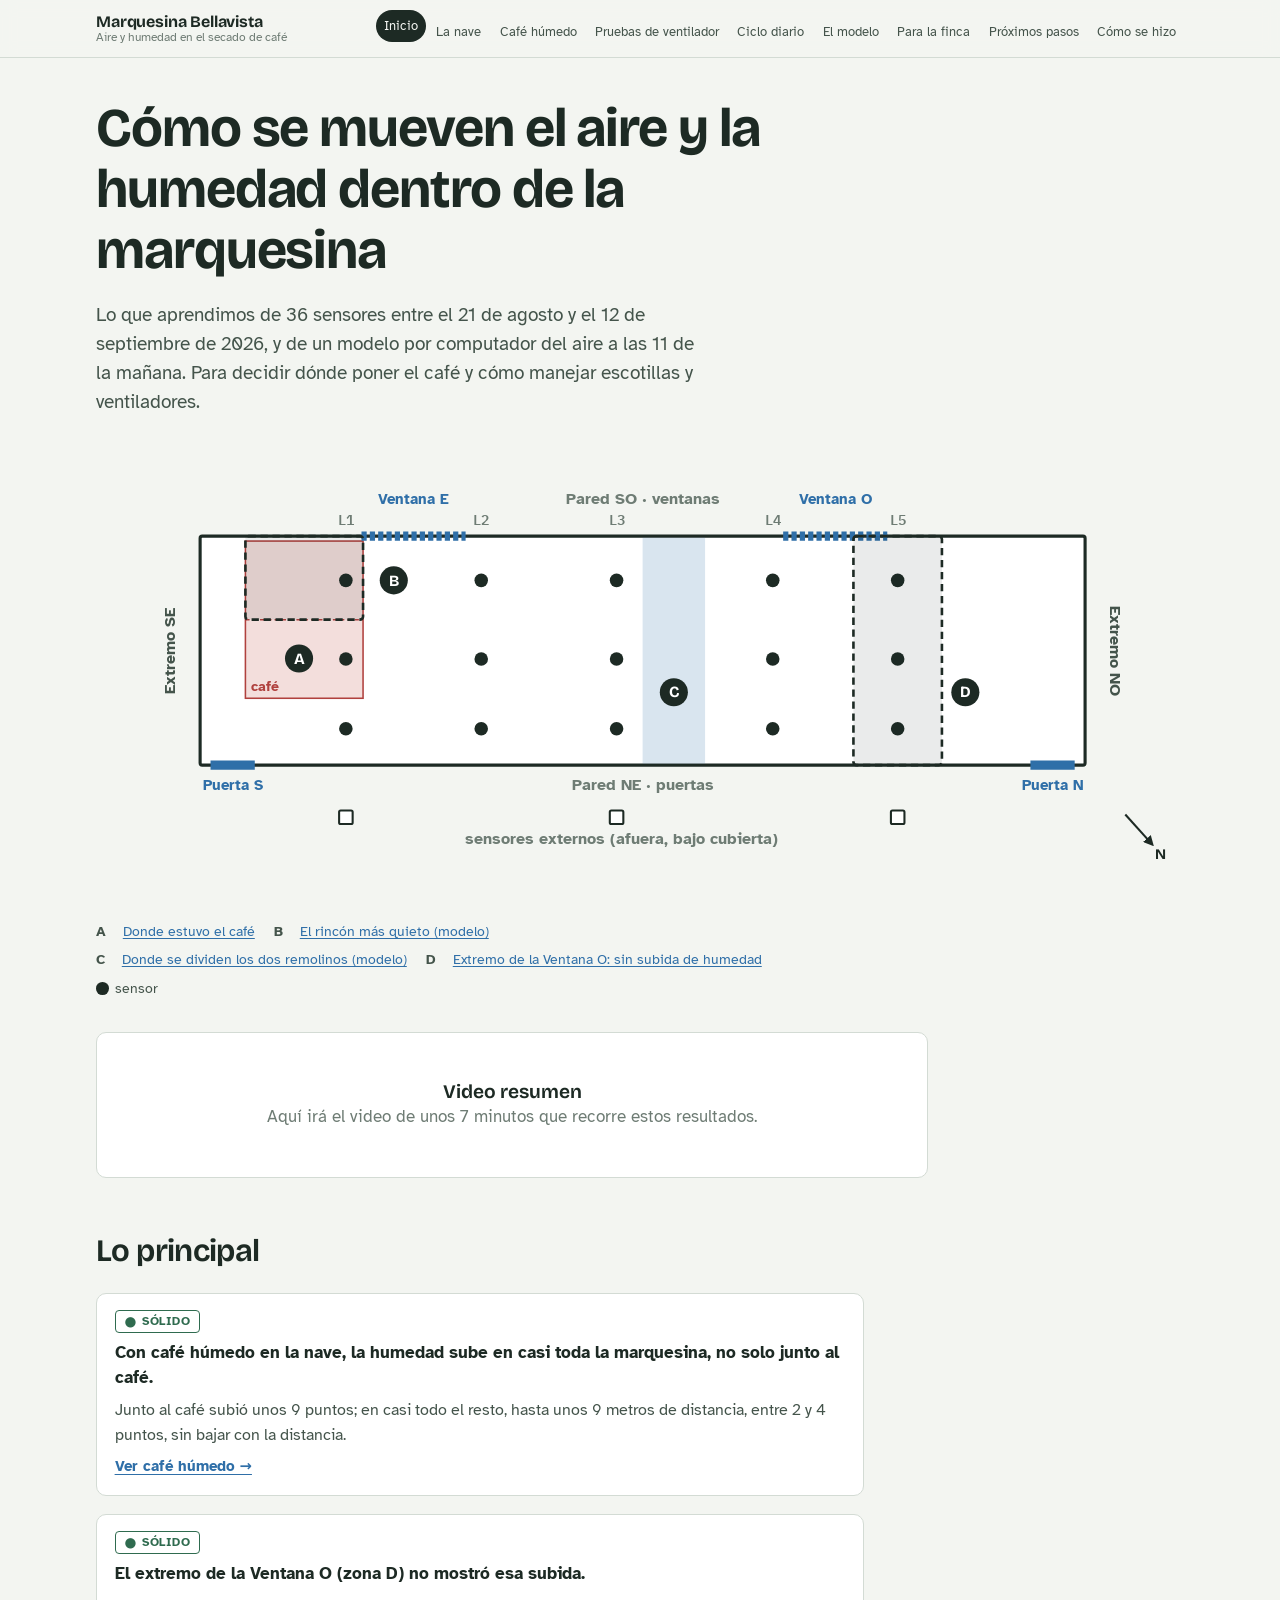
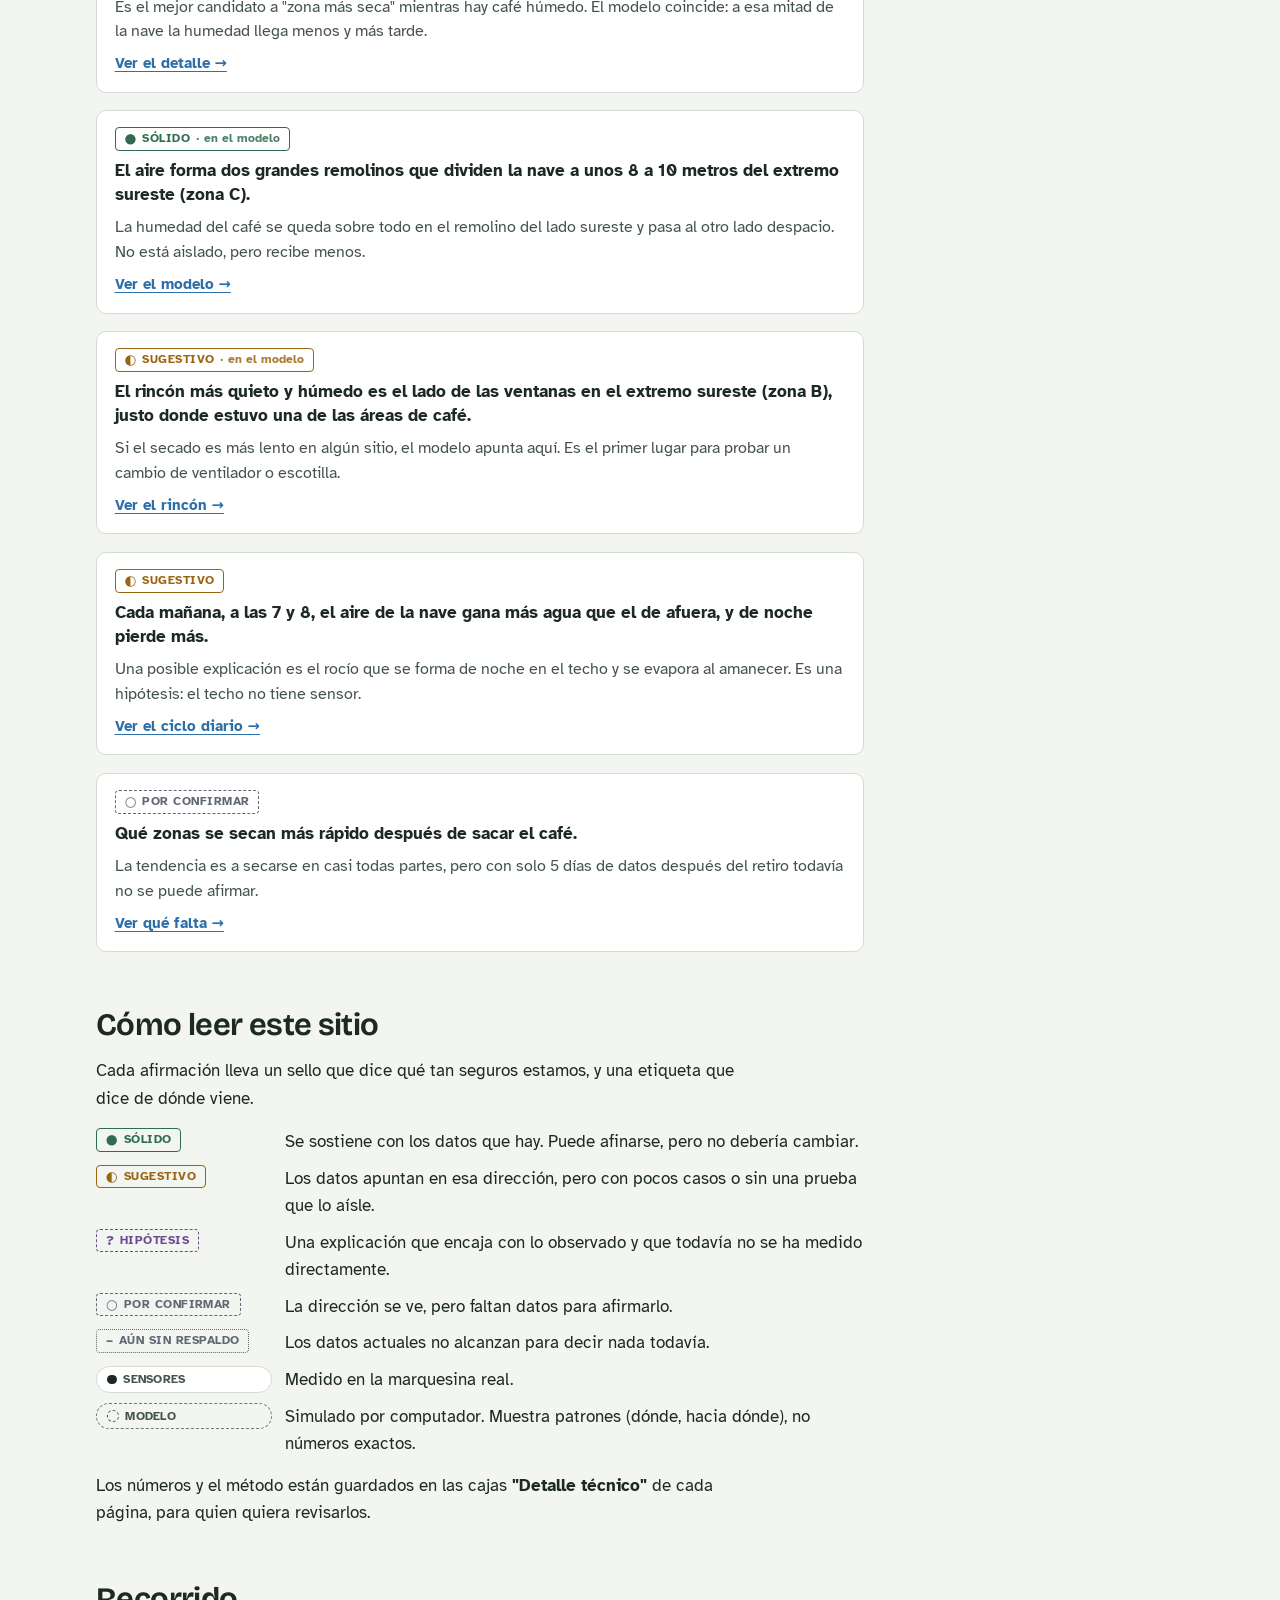
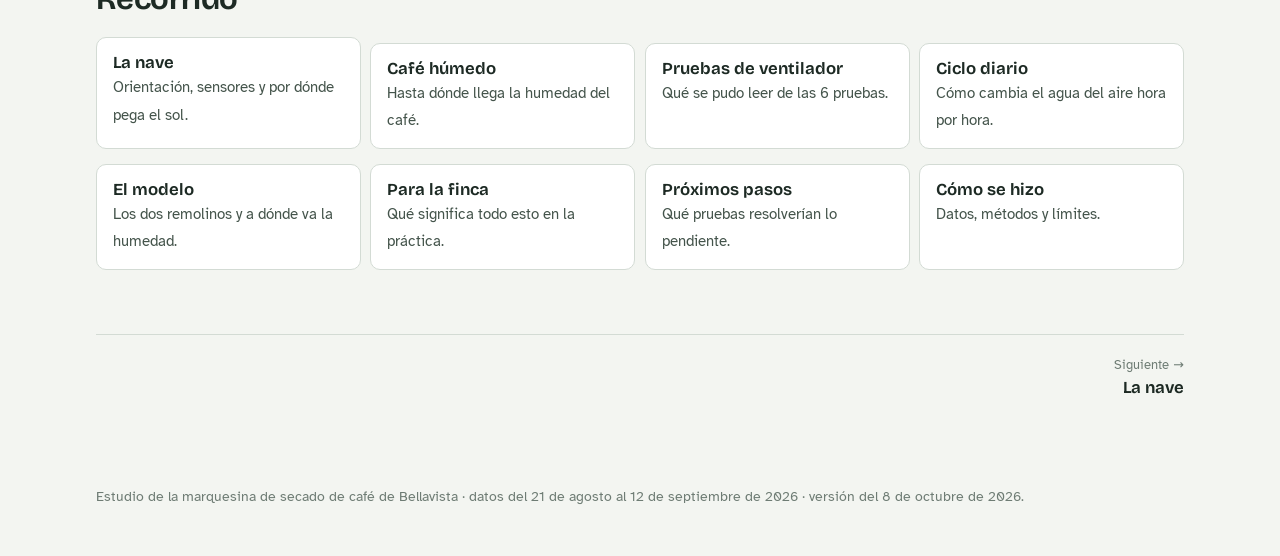
==== index.html @ d9c2b2f3 "Sitio inicial: 9 páginas, plano de la nave, gráficos y figuras del estudio Co-Authored-By: Claude Op" ====
<!doctype html>
<html lang="es">
<head>
<meta charset="utf-8">
<meta name="viewport" content="width=device-width, initial-scale=1">
<title>Aire y humedad · Marquesina Bellavista</title>
<meta name="description" content="Cómo se mueven el aire y la humedad en la marquesina de secado de café de Bellavista: lo que midieron los sensores y lo que muestra el modelo.">
<link rel="preconnect" href="https://fonts.googleapis.com">
<link rel="preconnect" href="https://fonts.gstatic.com" crossorigin>
<link rel="stylesheet" href="https://fonts.googleapis.com/css2?family=Atkinson+Hyperlegible:ital,wght@0,400;0,700;1,400&family=Bricolage+Grotesque:opsz,wght@12..96,500..800&family=IBM+Plex+Mono:wght@400;600&display=swap">
<link rel="stylesheet" href="assets/css/style.css">
<script src="assets/js/graficos.js" defer></script>
<script src="assets/js/site.js" defer></script>
</head>
<body>
<header data-site-head></header>
<main>

  <div class="hero">
    <h1>Cómo se mueven el aire y la humedad dentro de la marquesina</h1>
    <p class="lede">Lo que aprendimos de 36 sensores entre el 21 de agosto y el 12 de septiembre de 2026, y de un modelo por computador del aire a las 11 de la mañana. Para decidir dónde poner el café y cómo manejar escotillas y ventiladores.</p>
  </div>

  <figure class="plano hero-plano" data-plano="cafe rincon division linea5 externos"
    data-titulo="Plano de la marquesina con las cuatro zonas clave"
    data-enlaces='{"cafe":{"href":"cafe-humedo.html","label":"A: dónde estuvo el café"},"rincon":{"href":"modelo.html#rincon","label":"B: el rincón más quieto"},"division":{"href":"modelo.html#remolinos","label":"C: donde se dividen los remolinos"},"linea5":{"href":"cafe-humedo.html#linea5","label":"D: el extremo de la Ventana O"}}'>
    <figcaption>
      <div class="leyenda-plano">
        <span><b>A</b>&nbsp;<a href="cafe-humedo.html">Donde estuvo el café</a></span>
        <span><b>B</b>&nbsp;<a href="modelo.html#rincon">El rincón más quieto (modelo)</a></span>
        <span><b>C</b>&nbsp;<a href="modelo.html#remolinos">Donde se dividen los dos remolinos (modelo)</a></span>
        <span><b>D</b>&nbsp;<a href="cafe-humedo.html#linea5">Extremo de la Ventana O: sin subida de humedad</a></span>
        <span><i style="background:var(--ink)"></i>sensor</span>
      </div>
    </figcaption>
  </figure>

  <section class="loom" aria-label="Video resumen" data-loom="">
    <div class="loom-empty"><div><strong>Video resumen</strong>Aquí irá el video de unos 7 minutos que recorre estos resultados.</div></div>
  </section>

  <section>
    <h2>Lo principal</h2>
    <ul class="claims">
      <li class="claim">
        <span class="sello sello--solido">Sólido</span>
        <p class="claim-text">Con café húmedo en la nave, la humedad sube en casi toda la marquesina, no solo junto al café.</p>
        <p class="claim-more">Junto al café subió unos 9 puntos; en casi todo el resto, hasta unos 9 metros de distancia, entre 2 y 4 puntos, sin bajar con la distancia.</p>
        <a class="ir" href="cafe-humedo.html">Ver café húmedo →</a>
      </li>
      <li class="claim">
        <span class="sello sello--solido">Sólido</span>
        <p class="claim-text">El extremo de la Ventana O (zona D) no mostró esa subida.</p>
        <p class="claim-more">Es el mejor candidato a "zona más seca" mientras hay café húmedo. El modelo coincide: a esa mitad de la nave la humedad llega menos y más tarde.</p>
        <a class="ir" href="cafe-humedo.html#linea5">Ver el detalle →</a>
      </li>
      <li class="claim">
        <span class="sello sello--solido">Sólido <span class="q">· en el modelo</span></span>
        <p class="claim-text">El aire forma dos grandes remolinos que dividen la nave a unos 8 a 10 metros del extremo sureste (zona C).</p>
        <p class="claim-more">La humedad del café se queda sobre todo en el remolino del lado sureste y pasa al otro lado despacio. No está aislado, pero recibe menos.</p>
        <a class="ir" href="modelo.html#remolinos">Ver el modelo →</a>
      </li>
      <li class="claim">
        <span class="sello sello--sugestivo">Sugestivo <span class="q">· en el modelo</span></span>
        <p class="claim-text">El rincón más quieto y húmedo es el lado de las ventanas en el extremo sureste (zona B), justo donde estuvo una de las áreas de café.</p>
        <p class="claim-more">Si el secado es más lento en algún sitio, el modelo apunta aquí. Es el primer lugar para probar un cambio de ventilador o escotilla.</p>
        <a class="ir" href="modelo.html#rincon">Ver el rincón →</a>
      </li>
      <li class="claim">
        <span class="sello sello--sugestivo">Sugestivo</span>
        <p class="claim-text">Cada mañana, a las 7 y 8, el aire de la nave gana más agua que el de afuera, y de noche pierde más.</p>
        <p class="claim-more">Una posible explicación es el rocío que se forma de noche en el techo y se evapora al amanecer. Es una hipótesis: el techo no tiene sensor.</p>
        <a class="ir" href="humedad-diaria.html">Ver el ciclo diario →</a>
      </li>
      <li class="claim">
        <span class="sello sello--confirmar">Por confirmar</span>
        <p class="claim-text">Qué zonas se secan más rápido después de sacar el café.</p>
        <p class="claim-more">La tendencia es a secarse en casi todas partes, pero con solo 5 días de datos después del retiro todavía no se puede afirmar.</p>
        <a class="ir" href="proximos-pasos.html">Ver qué falta →</a>
      </li>
    </ul>
  </section>

  <section>
    <h2>Cómo leer este sitio</h2>
    <p class="prose">Cada afirmación lleva un sello que dice qué tan seguros estamos, y una etiqueta que dice de dónde viene.</p>
    <div class="leyenda-sellos">
      <div><span class="sello sello--solido">Sólido</span><span>Se sostiene con los datos que hay. Puede afinarse, pero no debería cambiar.</span></div>
      <div><span class="sello sello--sugestivo">Sugestivo</span><span>Los datos apuntan en esa dirección, pero con pocos casos o sin una prueba que lo aísle.</span></div>
      <div><span class="sello sello--hipotesis">Hipótesis</span><span>Una explicación que encaja con lo observado y que todavía no se ha medido directamente.</span></div>
      <div><span class="sello sello--confirmar">Por confirmar</span><span>La dirección se ve, pero faltan datos para afirmarlo.</span></div>
      <div><span class="sello sello--sinrespaldo">Aún sin respaldo</span><span>Los datos actuales no alcanzan para decir nada todavía.</span></div>
      <div><span class="origen origen--sensores">Sensores</span><span>Medido en la marquesina real.</span></div>
      <div><span class="origen origen--modelo">Modelo</span><span>Simulado por computador. Muestra patrones (dónde, hacia dónde), no números exactos.</span></div>
    </div>
    <p class="prose">Los números y el método están guardados en las cajas <b>"Detalle técnico"</b> de cada página, para quien quiera revisarlos.</p>
  </section>

  <section>
    <h2>Recorrido</h2>
    <ol class="recorrido">
      <li><a href="la-nave.html"><strong>La nave</strong><span>Orientación, sensores y por dónde pega el sol.</span></a></li>
      <li><a href="cafe-humedo.html"><strong>Café húmedo</strong><span>Hasta dónde llega la humedad del café.</span></a></li>
      <li><a href="ventiladores.html"><strong>Pruebas de ventilador</strong><span>Qué se pudo leer de las 6 pruebas.</span></a></li>
      <li><a href="humedad-diaria.html"><strong>Ciclo diario</strong><span>Cómo cambia el agua del aire hora por hora.</span></a></li>
      <li><a href="modelo.html"><strong>El modelo</strong><span>Los dos remolinos y a dónde va la humedad.</span></a></li>
      <li><a href="finca.html"><strong>Para la finca</strong><span>Qué significa todo esto en la práctica.</span></a></li>
      <li><a href="proximos-pasos.html"><strong>Próximos pasos</strong><span>Qué pruebas resolverían lo pendiente.</span></a></li>
      <li><a href="como-se-hizo.html"><strong>Cómo se hizo</strong><span>Datos, métodos y límites.</span></a></li>
    </ol>
  </section>

  <nav data-pager></nav>
</main>
<footer class="site-foot">Estudio de la marquesina de secado de café de Bellavista · datos del 21 de agosto al 12 de septiembre de 2026 · versión del 8 de octubre de 2026.</footer>
</body>
</html>
---- assets/css/style.css ----
/* Marquesina Bellavista — aire y humedad
   Paleta tomada del mundo de la marquesina: plástico de invernadero (fondo),
   hoja de cafeto (tinta), aire/humedad (azul) y cereza de café (acento, con moderación). */

:root {
  --bg: #F3F5F1;          /* plástico de invernadero */
  --paper: #FFFFFF;
  --ink: #1D2A24;         /* hoja de cafeto */
  --ink-2: #44544B;
  --muted: #6E7C74;
  --line: #D3DBD4;
  --line-soft: #E4E9E4;
  --air: #2F6FA8;         /* aire / humedad, enlaces */
  --air-soft: #DCE8F3;
  --cherry: #B0413E;      /* cereza de café: café en el plano y serie "adentro/con café" */
  --cherry-soft: #F3DEDC;

  /* sellos de confianza (reservados: solo para confianza) */
  --c-solido: #2F6B4F;
  --c-sugestivo: #9A6410;
  --c-pendiente: #5F6873;
  --c-hipotesis: #6A4C93;

  --f-display: "Bricolage Grotesque", "Avenir Next", system-ui, sans-serif;
  --f-body: "Atkinson Hyperlegible", "Segoe UI", system-ui, sans-serif;
  --f-mono: "IBM Plex Mono", ui-monospace, Menlo, monospace;

  --measure: 42rem;
  --wide: 70rem;
  --r: 10px;
  color-scheme: light;
}

* { box-sizing: border-box; }
html { -webkit-text-size-adjust: 100%; scroll-padding-top: 5rem; }
body {
  margin: 0;
  background: var(--bg);
  color: var(--ink);
  font: 400 1.0625rem/1.6 var(--f-body);
}
img, video, svg { max-width: 100%; display: block; }
a { color: var(--air); text-underline-offset: 0.18em; }
a:hover { text-decoration-thickness: 2px; }
:focus-visible { outline: 3px solid var(--air); outline-offset: 2px; border-radius: 4px; }

/* ---------- cabecera y navegación ---------- */
.site-head {
  position: sticky; top: 0; z-index: 20;
  background: color-mix(in srgb, var(--bg) 92%, transparent);
  backdrop-filter: blur(8px);
  border-bottom: 1px solid var(--line);
}
.site-head .inner {
  max-width: var(--wide); margin: 0 auto; padding: 0.6rem 1rem;
  display: flex; align-items: center; gap: 1rem;
}
.brand {
  font: 700 1rem/1.1 var(--f-display); color: var(--ink); text-decoration: none;
  letter-spacing: -0.01em; white-space: nowrap;
}
.brand small { display: block; font: 400 0.75rem/1.2 var(--f-body); color: var(--muted); letter-spacing: 0; }
.nav-toggle {
  margin-left: auto; display: none;
  font: 600 0.9rem var(--f-body); background: var(--paper); color: var(--ink);
  border: 1px solid var(--line); border-radius: 999px; padding: 0.4rem 0.9rem; cursor: pointer;
}
.site-nav { margin-left: auto; }
.site-nav ol { list-style: none; margin: 0; padding: 0; display: flex; flex-wrap: wrap; gap: 0.15rem; }
.site-nav a {
  display: block; padding: 0.35rem 0.5rem; border-radius: 999px;
  font-size: 0.84rem; color: var(--ink-2); text-decoration: none; white-space: nowrap;
}
.site-nav a:hover { background: var(--paper); color: var(--ink); }
.site-nav a[aria-current="page"] { background: var(--ink); color: var(--bg); }
@media (max-width: 1180px) {
  .nav-toggle { display: inline-block; }
  .site-nav { display: none; position: absolute; left: 0; right: 0; top: 100%;
    background: var(--bg); border-bottom: 1px solid var(--line); padding: 0.5rem 1rem 1rem; }
  .site-nav.open { display: block; }
  .site-nav ol { flex-direction: column; }
  .site-nav a { font-size: 1rem; padding: 0.55rem 0.75rem; }
}

/* ---------- estructura de página ---------- */
main { max-width: var(--wide); margin: 0 auto; padding: 0 1rem 4rem; }
.prose { max-width: var(--measure); }
.page-head { padding: 2.5rem 0 1.5rem; display: grid; gap: 1.5rem; }
.page-head .tags { display: flex; gap: 0.5rem; flex-wrap: wrap; }
h1, h2, h3 { font-family: var(--f-display); letter-spacing: -0.02em; line-height: 1.12; margin: 0; }
h1 { font-size: clamp(2rem, 5.2vw, 3.4rem); font-weight: 700; max-width: 22ch; }
h2 { font-size: clamp(1.45rem, 3vw, 1.95rem); font-weight: 650; margin-top: 3.5rem; max-width: 30ch; }
h3 { font-size: 1.2rem; font-weight: 650; margin-top: 2rem; }
.lede { font-size: 1.2rem; line-height: 1.5; color: var(--ink-2); max-width: 38rem; margin: 0; }
p { margin: 0.9rem 0 0; }
ul, ol { padding-left: 1.2rem; }
li + li { margin-top: 0.35rem; }
.num { font-family: var(--f-mono); font-size: 0.92em; letter-spacing: -0.01em; }
section { scroll-margin-top: 5rem; }

/* etiqueta de origen: medido vs simulado */
.origen {
  display: inline-flex; align-items: center; gap: 0.4rem;
  font: 600 0.78rem/1 var(--f-body); letter-spacing: 0.02em; text-transform: uppercase;
  padding: 0.38rem 0.65rem; border-radius: 999px; color: var(--ink-2);
}
.origen::before { content: ""; width: 0.6rem; height: 0.6rem; border-radius: 50%; }
.origen--sensores { background: var(--paper); border: 1px solid var(--line); }
.origen--sensores::before { background: var(--ink); }
.origen--modelo { border: 1.5px dashed var(--muted); }
.origen--modelo::before { border: 1.5px dashed var(--ink-2); }

/* ---------- sellos de confianza ---------- */
.sello {
  display: inline-flex; align-items: center; gap: 0.35rem; white-space: nowrap;
  font: 700 0.74rem/1 var(--f-body); letter-spacing: 0.04em; text-transform: uppercase;
  padding: 0.32rem 0.55rem 0.3rem; border-radius: 4px; border: 1.5px solid currentColor;
  vertical-align: 0.12em;
}
.sello::before { font-size: 0.85rem; line-height: 0; }
.sello--solido     { color: var(--c-solido); }
.sello--solido::before { content: "●"; }
.sello--sugestivo  { color: var(--c-sugestivo); }
.sello--sugestivo::before { content: "◐"; }
.sello--confirmar  { color: var(--c-pendiente); border-style: dashed; }
.sello--confirmar::before { content: "○"; }
.sello--sinrespaldo { color: var(--c-pendiente); border-style: dotted; }
.sello--sinrespaldo::before { content: "–"; }
.sello--hipotesis  { color: var(--c-hipotesis); border-style: dashed; }
.sello--hipotesis::before { content: "?"; font-weight: 700; font-size: 0.8rem; }
.sello .q { text-transform: none; letter-spacing: 0; font-weight: 600; opacity: 0.85; }

/* afirmación con sello: la unidad básica del sitio */
.claims { list-style: none; padding: 0; margin: 1.5rem 0 0; display: grid; gap: 0.75rem; max-width: 48rem; }
.claim {
  background: var(--paper); border: 1px solid var(--line); border-radius: var(--r);
  padding: 1rem 1.1rem; display: grid; gap: 0.5rem;
}
.claim > .sello { justify-self: start; }
.claim p { margin: 0; }
.claim .claim-text { font-size: 1.08rem; font-weight: 700; line-height: 1.4; }
.claim .claim-more { color: var(--ink-2); font-size: 0.97rem; }
.claim a.ir { font-size: 0.92rem; font-weight: 600; }

/* ---------- figuras ---------- */
.fig { margin: 1.75rem 0 0; max-width: 60rem; }
.fig--wide { max-width: none; }
.fig-frame {
  background: var(--paper); border: 1px solid var(--line); border-radius: var(--r);
  padding: 0.75rem; position: relative;
}
.fig-frame img { width: 100%; height: auto; cursor: zoom-in; }
.fig-frame video { width: 100%; height: auto; border-radius: 4px; background: var(--paper); }
.fig-frame .zoom-hint {
  position: absolute; right: 0.9rem; bottom: 0.9rem;
  font: 600 0.75rem var(--f-body); color: var(--ink-2); background: color-mix(in srgb, var(--paper) 88%, transparent);
  border: 1px solid var(--line); border-radius: 999px; padding: 0.2rem 0.55rem; pointer-events: none;
}
figcaption { max-width: var(--measure); margin-top: 0.75rem; font-size: 0.97rem; color: var(--ink-2); }
figcaption .mirar { display: block; color: var(--ink); font-weight: 700; margin-bottom: 0.2rem; }
figcaption .en { display: block; margin-top: 0.4rem; font-size: 0.85rem; color: var(--muted); }
figcaption .sello { margin-top: 0.6rem; }

/* pestañas (animaciones, vistas interactivas) */
.tabs { display: flex; gap: 0.35rem; flex-wrap: wrap; margin-bottom: 0.6rem; }
.tabs button {
  font: 600 0.88rem var(--f-body); color: var(--ink-2); background: transparent;
  border: 1px solid var(--line); border-radius: 999px; padding: 0.4rem 0.85rem; cursor: pointer;
}
.tabs button[aria-selected="true"] { background: var(--ink); color: var(--bg); border-color: var(--ink); }
[role="tabpanel"][hidden] { display: none; }

.embed { width: 100%; border: 0; display: block; background: #fafaf8; border-radius: 4px; }
.embed-actions { margin-top: 0.5rem; font-size: 0.9rem; }

/* ---------- detalle técnico ---------- */
details.tecnico {
  margin: 1.5rem 0 0; max-width: 60rem;
  border: 1px solid var(--line); border-radius: var(--r); background: color-mix(in srgb, var(--paper) 55%, var(--bg));
}
details.tecnico > summary {
  cursor: pointer; list-style: none; padding: 0.8rem 1rem;
  font: 650 0.95rem var(--f-display); display: flex; align-items: center; gap: 0.6rem;
}
details.tecnico > summary::-webkit-details-marker { display: none; }
details.tecnico > summary::before {
  content: "+"; font: 600 1.1rem/1 var(--f-mono); width: 1.4rem; height: 1.4rem; display: grid; place-items: center;
  border: 1px solid var(--line); border-radius: 50%; background: var(--paper); flex: none;
}
details.tecnico[open] > summary::before { content: "−"; }
details.tecnico > summary .sub { font: 400 0.85rem var(--f-body); color: var(--muted); }
details.tecnico > .body { padding: 0 1rem 1.1rem; font-size: 0.97rem; }
details.tecnico .fig { margin-top: 1.1rem; }

/* tablas */
.tabla-wrap { overflow-x: auto; margin-top: 1rem; }
table { border-collapse: collapse; font-size: 0.93rem; min-width: 100%; }
th, td { text-align: left; padding: 0.5rem 0.7rem; border-bottom: 1px solid var(--line-soft); vertical-align: top; }
th { font-weight: 700; color: var(--ink-2); font-size: 0.85rem; border-bottom-color: var(--line); }
td.n, th.n { text-align: right; font-family: var(--f-mono); white-space: nowrap; }

/* ---------- plano de la nave (elemento firma) ---------- */
.plano { margin: 0; }
.plano-scroll { overflow-x: auto; -webkit-overflow-scrolling: touch; }
.plano svg { width: 100%; min-width: 640px; height: auto; }
.plano--mini svg { min-width: 0; }
.plano figcaption { margin-top: 0.4rem; }
.plano .shed { fill: var(--paper); stroke: var(--ink); stroke-width: 6; }
.plano .wall-label { font: 600 30px var(--f-body); fill: var(--muted); }
.plano .end-label { font: 700 30px var(--f-body); fill: var(--ink-2); }
.plano .door { stroke: var(--air); stroke-width: 18; }
.plano .window { stroke: var(--air); stroke-width: 18; stroke-dasharray: 10 6; }
.plano .op-label { font: 700 28px var(--f-body); fill: var(--air); }
.plano .sensor { fill: var(--ink); }
.plano .sensor--muerto { fill: var(--paper); stroke: var(--muted); stroke-width: 4; }
.plano .sensor--ext { fill: var(--paper); stroke: var(--ink); stroke-width: 4; }
.plano .line-label { font: 600 26px var(--f-mono); fill: var(--muted); }
.plano .coffee { fill: var(--cherry-soft); stroke: var(--cherry); stroke-width: 3; }
.plano .coffee-label { font: 700 26px var(--f-body); fill: var(--cherry); }
.plano .zona { fill: none; stroke: var(--ink); stroke-width: 5; stroke-dasharray: 14 9; }
.plano .zona-fill { fill: color-mix(in srgb, var(--ink) 9%, transparent); }
.plano .zona-label { font: 700 28px var(--f-body); fill: var(--ink); paint-order: stroke; stroke: var(--paper); stroke-width: 8px; }
.plano .split { fill: color-mix(in srgb, var(--air) 18%, transparent); }
.plano .split-label { font: 700 26px var(--f-body); fill: var(--air); paint-order: stroke; stroke: var(--paper); stroke-width: 8px; }
.plano .cut { stroke: var(--air); stroke-width: 4; stroke-dasharray: 22 10; }
.plano .fan { fill: #E2B100; stroke: var(--ink); stroke-width: 3; }
.plano .fan-label { font: 700 26px var(--f-body); fill: var(--ink); paint-order: stroke; stroke: var(--paper); stroke-width: 8px; }
.plano .sun { font: 700 26px var(--f-body); fill: var(--c-sugestivo); }
.plano .sun-arrow { stroke: var(--c-sugestivo); stroke-width: 5; fill: none; marker-end: url(#flecha-sol); }
.plano .compass { stroke: var(--ink); stroke-width: 4; fill: none; }
.plano .compass-n { font: 700 28px var(--f-display); fill: var(--ink); }
.plano a .hit { fill: transparent; }
.plano a:hover .zona, .plano a:focus .zona { stroke-width: 8; }
.plano a:focus { outline: none; }
.plano a:focus-visible .zona { stroke: var(--air); }

.leyenda-plano { display: flex; flex-wrap: wrap; gap: 0.4rem 1.2rem; font-size: 0.86rem; color: var(--ink-2); margin-top: 0.6rem; }
.leyenda-plano span { display: inline-flex; align-items: center; gap: 0.4rem; }
.leyenda-plano i { width: 0.8rem; height: 0.8rem; display: inline-block; border-radius: 50%; }

/* ---------- inicio ---------- */
.hero { padding: 2.5rem 0 0.5rem; display: grid; gap: 1.25rem; }
.hero h1 { max-width: 20ch; }
.hero-plano { margin-top: 0.5rem; }
.loom {
  margin-top: 2rem; max-width: 52rem; background: var(--paper);
  border: 1px solid var(--line); border-radius: var(--r); overflow: hidden;
}
.loom-frame { position: relative; aspect-ratio: 16 / 9; }
.loom-frame iframe { position: absolute; inset: 0; width: 100%; height: 100%; border: 0; }
.loom-empty { min-height: 9rem; display: grid; place-items: center; text-align: center; padding: 1rem; color: var(--muted); }
.loom-empty strong { display: block; font: 650 1.2rem var(--f-display); color: var(--ink); }

.leyenda-sellos { display: grid; gap: 0.6rem; margin-top: 1rem; max-width: 48rem; }
.leyenda-sellos div { display: grid; grid-template-columns: 11rem 1fr; gap: 0.8rem; align-items: start; }
.leyenda-sellos .sello { justify-self: start; }
@media (max-width: 560px) { .leyenda-sellos div { grid-template-columns: 1fr; gap: 0.3rem; } }

.recorrido { list-style: none; padding: 0; margin: 1.25rem 0 0; display: grid; gap: 0.6rem; grid-template-columns: repeat(auto-fill, minmax(16rem, 1fr)); }
.recorrido a {
  display: block; height: 100%; padding: 0.9rem 1rem; background: var(--paper); border: 1px solid var(--line);
  border-radius: var(--r); text-decoration: none; color: var(--ink);
}
.recorrido a:hover { border-color: var(--ink-2); }
.recorrido strong { font: 650 1.05rem var(--f-display); display: block; }
.recorrido span { font-size: 0.92rem; color: var(--ink-2); }

/* cruce entre las dos fuentes */
.cruce {
  margin-top: 1.5rem; max-width: 48rem; padding: 1.1rem 1.2rem; border-radius: var(--r);
  border: 1px solid var(--line); background: linear-gradient(90deg, var(--paper) 50%, transparent 50%), var(--paper);
  display: grid; grid-template-columns: 1fr 1fr; gap: 1.2rem;
}
.cruce > div { display: grid; gap: 0.4rem; align-content: start; }
.cruce .origen { justify-self: start; }
.cruce .veredicto { grid-column: 1 / -1; border-top: 1px solid var(--line); padding-top: 0.8rem; }
@media (max-width: 640px) { .cruce { grid-template-columns: 1fr; } }

/* borrador */
.borrador {
  margin-top: 1rem; padding: 0.9rem 1.1rem; border-radius: var(--r); max-width: 48rem;
  border: 2px dashed var(--c-sugestivo); background: #FBF4E6; color: #5b3d08;
}
.inferencia {
  display: inline-block; font: 700 0.72rem/1 var(--f-body); letter-spacing: 0.04em; text-transform: uppercase;
  color: #5b3d08; background: #F4E3C0; padding: 0.3rem 0.5rem; border-radius: 4px;
}

/* gráficos propios */
.chart { margin-top: 1.5rem; max-width: 46rem; }
.chart h3 { margin: 0 0 0.25rem; font-size: 1.05rem; }
.chart .chart-sub { margin: 0 0 0.6rem; font-size: 0.9rem; color: var(--ink-2); }
.chart svg { width: 100%; height: auto; overflow: visible; }
.chart .axis text, .chart .tick { font: 400 12px var(--f-mono); fill: var(--muted); }
.chart .grid line { stroke: var(--line-soft); }
.chart .zero { stroke: var(--ink-2); stroke-width: 1; }
.chart .cat { font: 600 13px var(--f-body); fill: var(--ink); }
.chart .val { font: 600 12px var(--f-mono); fill: var(--ink-2); }
.chart .ref { stroke: var(--ink-2); stroke-dasharray: 4 4; stroke-width: 1.2; }
.chart .ref-label { font: 600 12px var(--f-body); fill: var(--ink-2); }
.chart .legend { display: flex; gap: 1rem; flex-wrap: wrap; font-size: 0.88rem; color: var(--ink-2); margin-bottom: 0.4rem; }
.chart .legend span { display: inline-flex; align-items: center; gap: 0.4rem; }
.chart .legend i { width: 0.75rem; height: 0.75rem; border-radius: 3px; display: inline-block; }
.chart .hit { fill: transparent; cursor: default; }
.chart-tip {
  position: fixed; z-index: 50; pointer-events: none; background: var(--ink); color: var(--bg);
  font: 400 0.85rem/1.35 var(--f-body); padding: 0.45rem 0.6rem; border-radius: 6px; max-width: 16rem;
  box-shadow: 0 4px 14px rgb(0 0 0 / 0.18);
}
.chart-tip b { font-weight: 700; }
.chart table { margin-top: 0.5rem; }

/* tabla de pruebas de ventilador */
.pruebas { display: grid; grid-template-columns: auto repeat(3, minmax(0, 1fr)); gap: 0.5rem; margin-top: 1.25rem; max-width: 52rem; align-items: stretch; }
.pruebas .h { font-size: 0.82rem; font-weight: 700; color: var(--ink-2); align-self: end; padding: 0 0.2rem; }
.pruebas .dia { font: 650 0.95rem var(--f-display); align-self: center; padding-right: 0.4rem; }
.pruebas .dia small { display: block; font: 400 0.8rem var(--f-body); color: var(--muted); }
.prueba { background: var(--paper); border: 1px solid var(--line); border-radius: var(--r); padding: 0.7rem 0.8rem; display: grid; gap: 0.35rem; align-content: start; }
.prueba.si { border: 2px solid var(--c-solido); }
.prueba .t { font-weight: 700; }
.prueba .d { font-size: 0.86rem; color: var(--ink-2); }
@media (max-width: 640px) {
  .pruebas { grid-template-columns: 1fr; }
  .pruebas .h { display: none; }
  .prueba .entrada-m { display: inline; }
}
.prueba .entrada-m { display: none; font-size: 0.82rem; color: var(--muted); }

/* lista de experimentos */
.exp { list-style: none; padding: 0; margin: 1.25rem 0 0; display: grid; gap: 0.8rem; max-width: 48rem; }
.exp li { background: var(--paper); border: 1px solid var(--line); border-radius: var(--r); padding: 1rem 1.1rem; margin: 0; }
.exp h3 { margin: 0; font-size: 1.1rem; }
.exp .resuelve { margin-top: 0.5rem; font-size: 0.92rem; color: var(--ink-2); }
.exp .resuelve b { color: var(--ink); }

/* pie */
.pager { display: flex; justify-content: space-between; gap: 1rem; margin-top: 4rem; border-top: 1px solid var(--line); padding-top: 1.25rem; }
.pager a { text-decoration: none; display: grid; gap: 0.1rem; max-width: 48%; }
.pager a small { color: var(--muted); font-size: 0.8rem; }
.pager a span { font: 650 1.05rem var(--f-display); color: var(--ink); }
.pager .next { text-align: right; margin-left: auto; }
.site-foot { max-width: var(--wide); margin: 0 auto; padding: 1.5rem 1rem 3rem; font-size: 0.85rem; color: var(--muted); }

/* visor ampliado */
dialog.visor {
  width: 100vw; height: 100dvh; max-width: none; max-height: none; margin: 0; padding: 0; border: 0;
  background: rgb(18 24 21 / 0.96);
}
dialog.visor::backdrop { background: rgb(18 24 21 / 0.96); }
.visor-scroll { width: 100%; height: 100%; overflow: auto; display: grid; place-items: center; padding: 3.5rem 1rem 1rem; }
.visor-scroll img { max-width: none; width: min(1800px, 160vw); height: auto; background: #fff; border-radius: 4px; }
@media (min-width: 900px) { .visor-scroll img { width: auto; max-width: 96vw; max-height: 88dvh; } .visor.grande .visor-scroll img { max-width: none; max-height: none; width: 1800px; } }
.visor-bar { position: fixed; top: 0.6rem; right: 0.8rem; display: flex; gap: 0.4rem; z-index: 2; }
.visor-bar button {
  font: 600 0.9rem var(--f-body); background: #fff; color: var(--ink); border: 0; border-radius: 999px; padding: 0.45rem 0.9rem; cursor: pointer;
}

@media (prefers-reduced-motion: reduce) {
  * { scroll-behavior: auto !important; transition: none !important; }
}
@media print {
  .site-head, .pager, .zoom-hint, .tabs { display: none; }
  details.tecnico { border: 0; }
  body { background: #fff; }
}

.rec {
  display: inline-block; justify-self: start; font: 700 0.72rem/1 var(--f-body); letter-spacing: 0.04em; text-transform: uppercase;
  color: var(--bg); background: var(--ink-2); padding: 0.3rem 0.5rem; border-radius: 4px;
}
.claim > .inferencia { justify-self: start; }
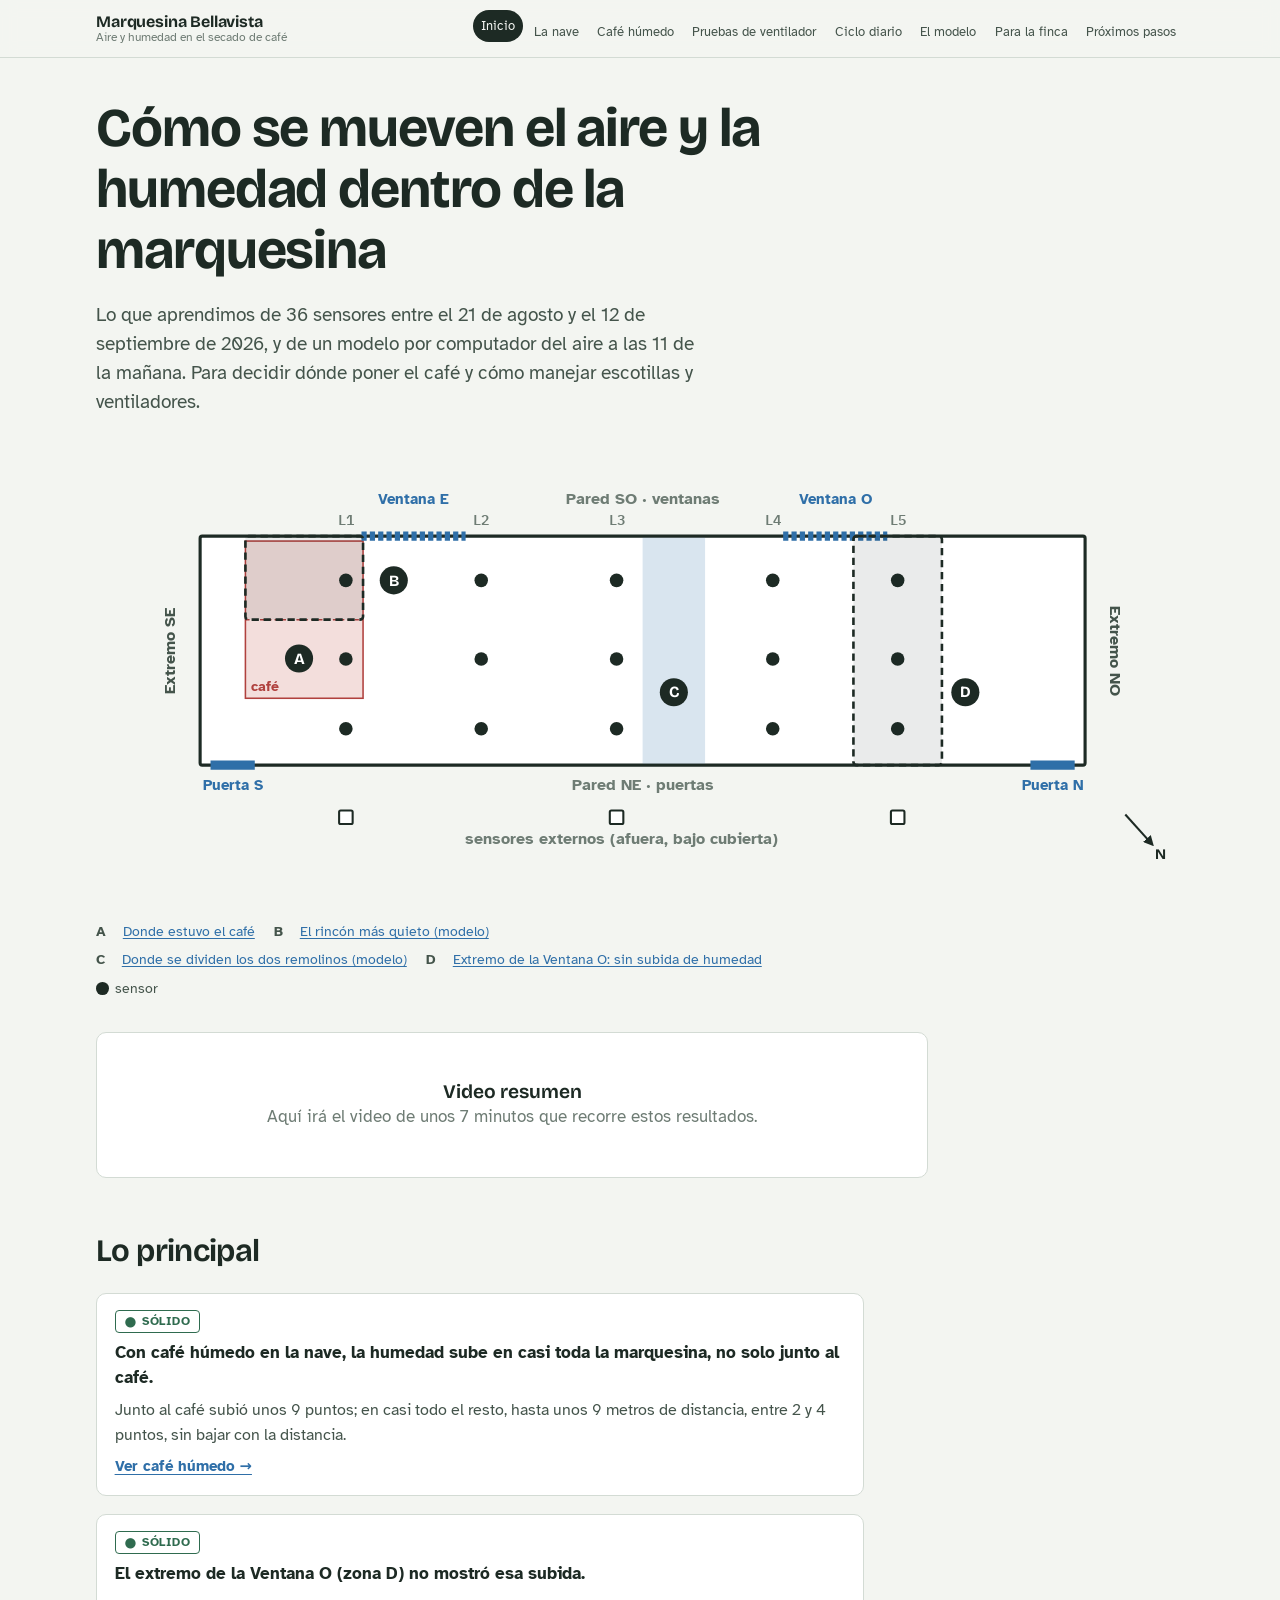
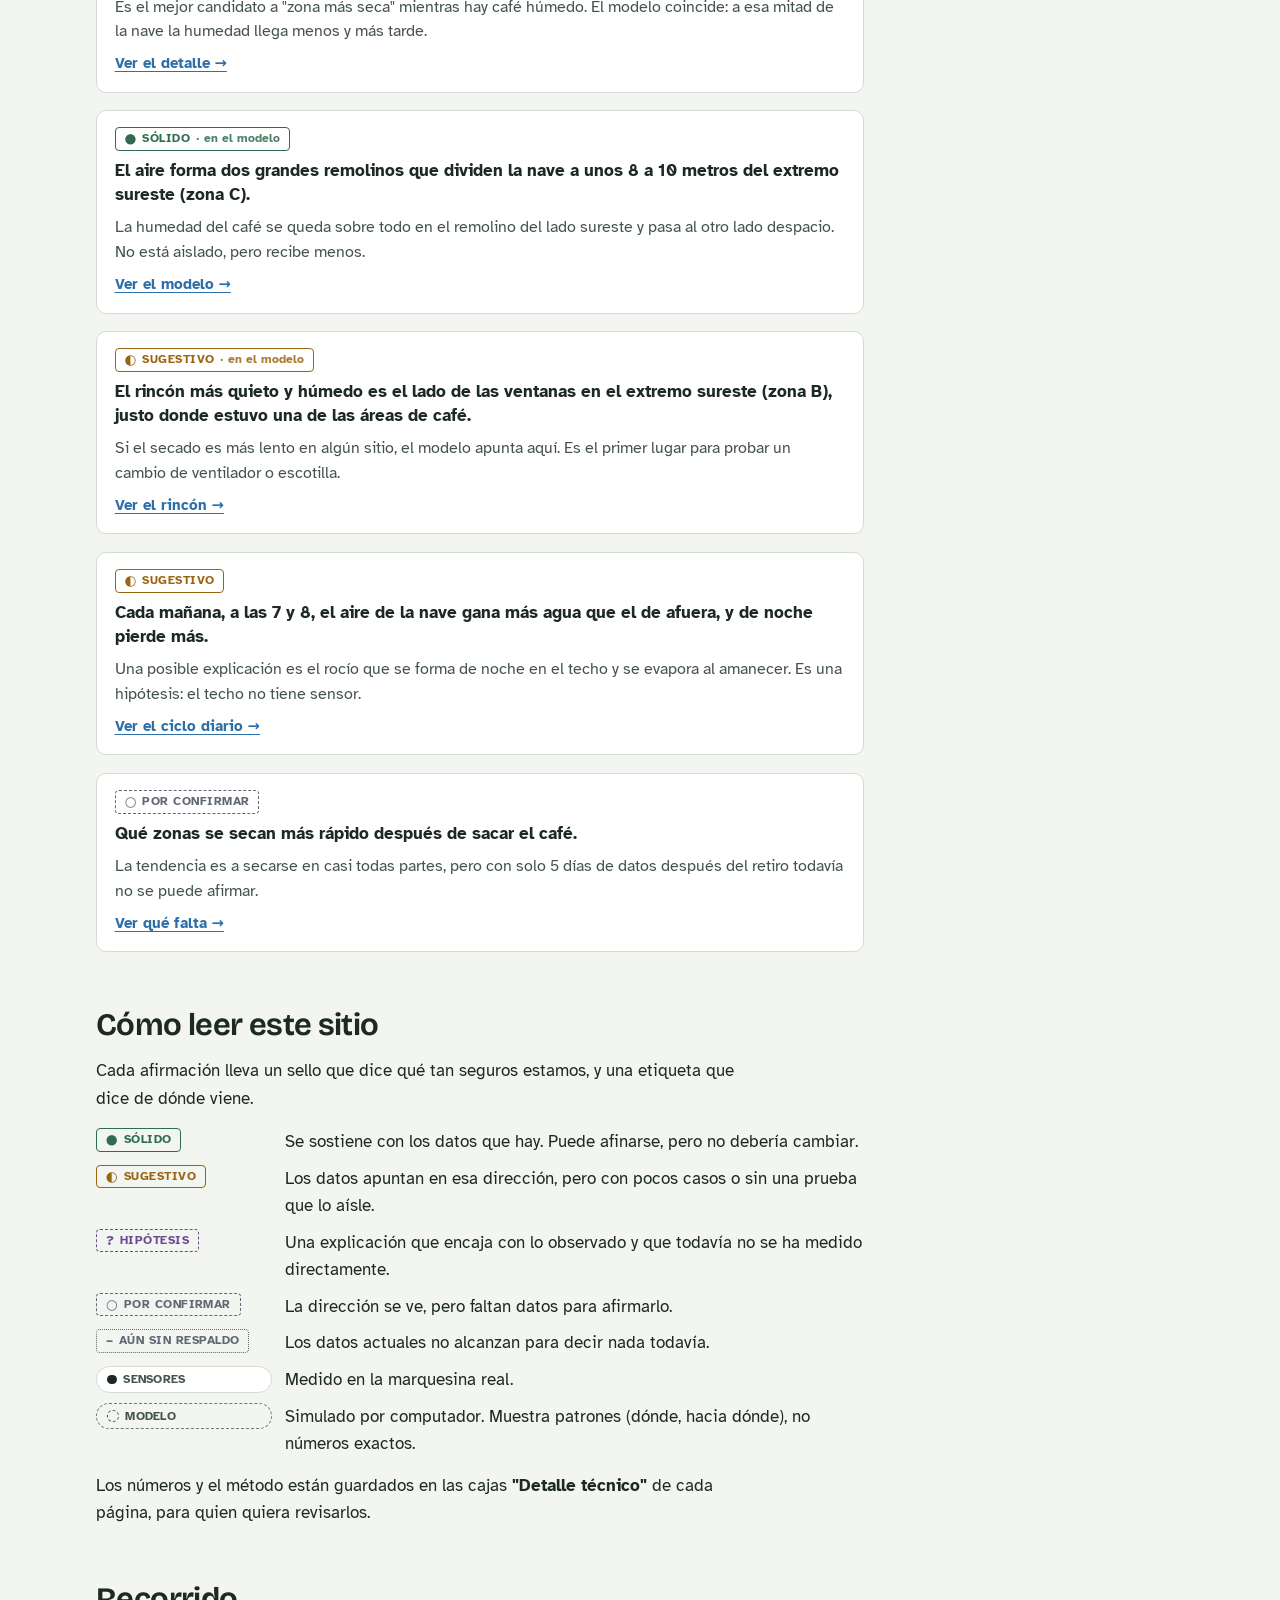
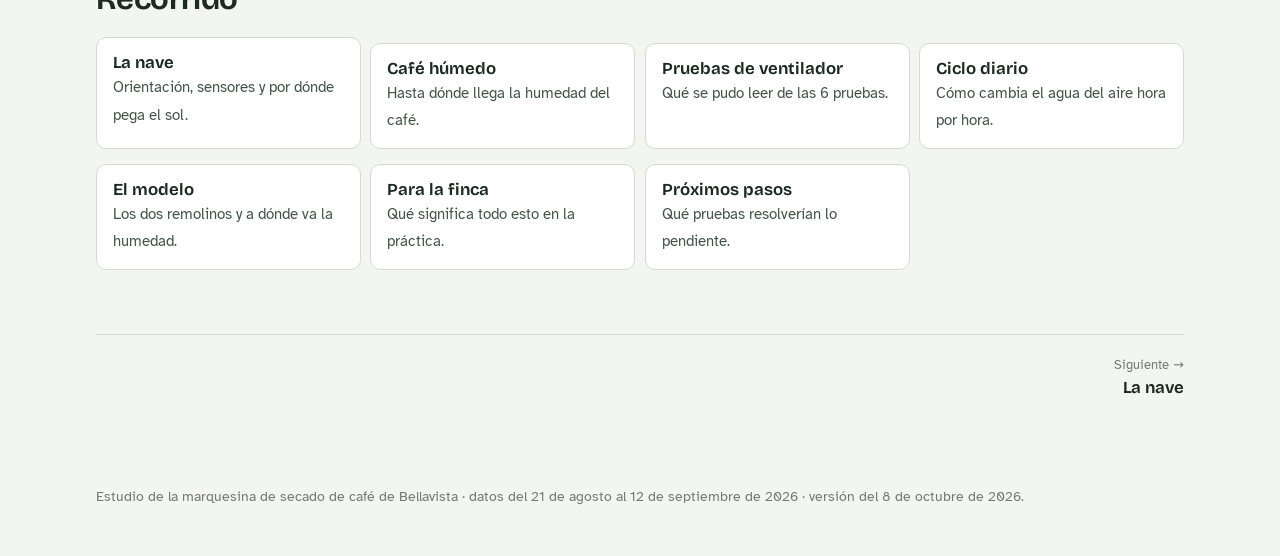
==== commit 60160ce5: "Mapa de pruebas corregido, sin notas de fuente, sin la página Cómo se hizo Co-Authored-By: Claude Op" ====
--- a/index.html
+++ b/index.html
@@ -106,7 +106,6 @@
       <li><a href="modelo.html"><strong>El modelo</strong><span>Los dos remolinos y a dónde va la humedad.</span></a></li>
       <li><a href="finca.html"><strong>Para la finca</strong><span>Qué significa todo esto en la práctica.</span></a></li>
       <li><a href="proximos-pasos.html"><strong>Próximos pasos</strong><span>Qué pruebas resolverían lo pendiente.</span></a></li>
-      <li><a href="como-se-hizo.html"><strong>Cómo se hizo</strong><span>Datos, métodos y límites.</span></a></li>
     </ol>
   </section>
 
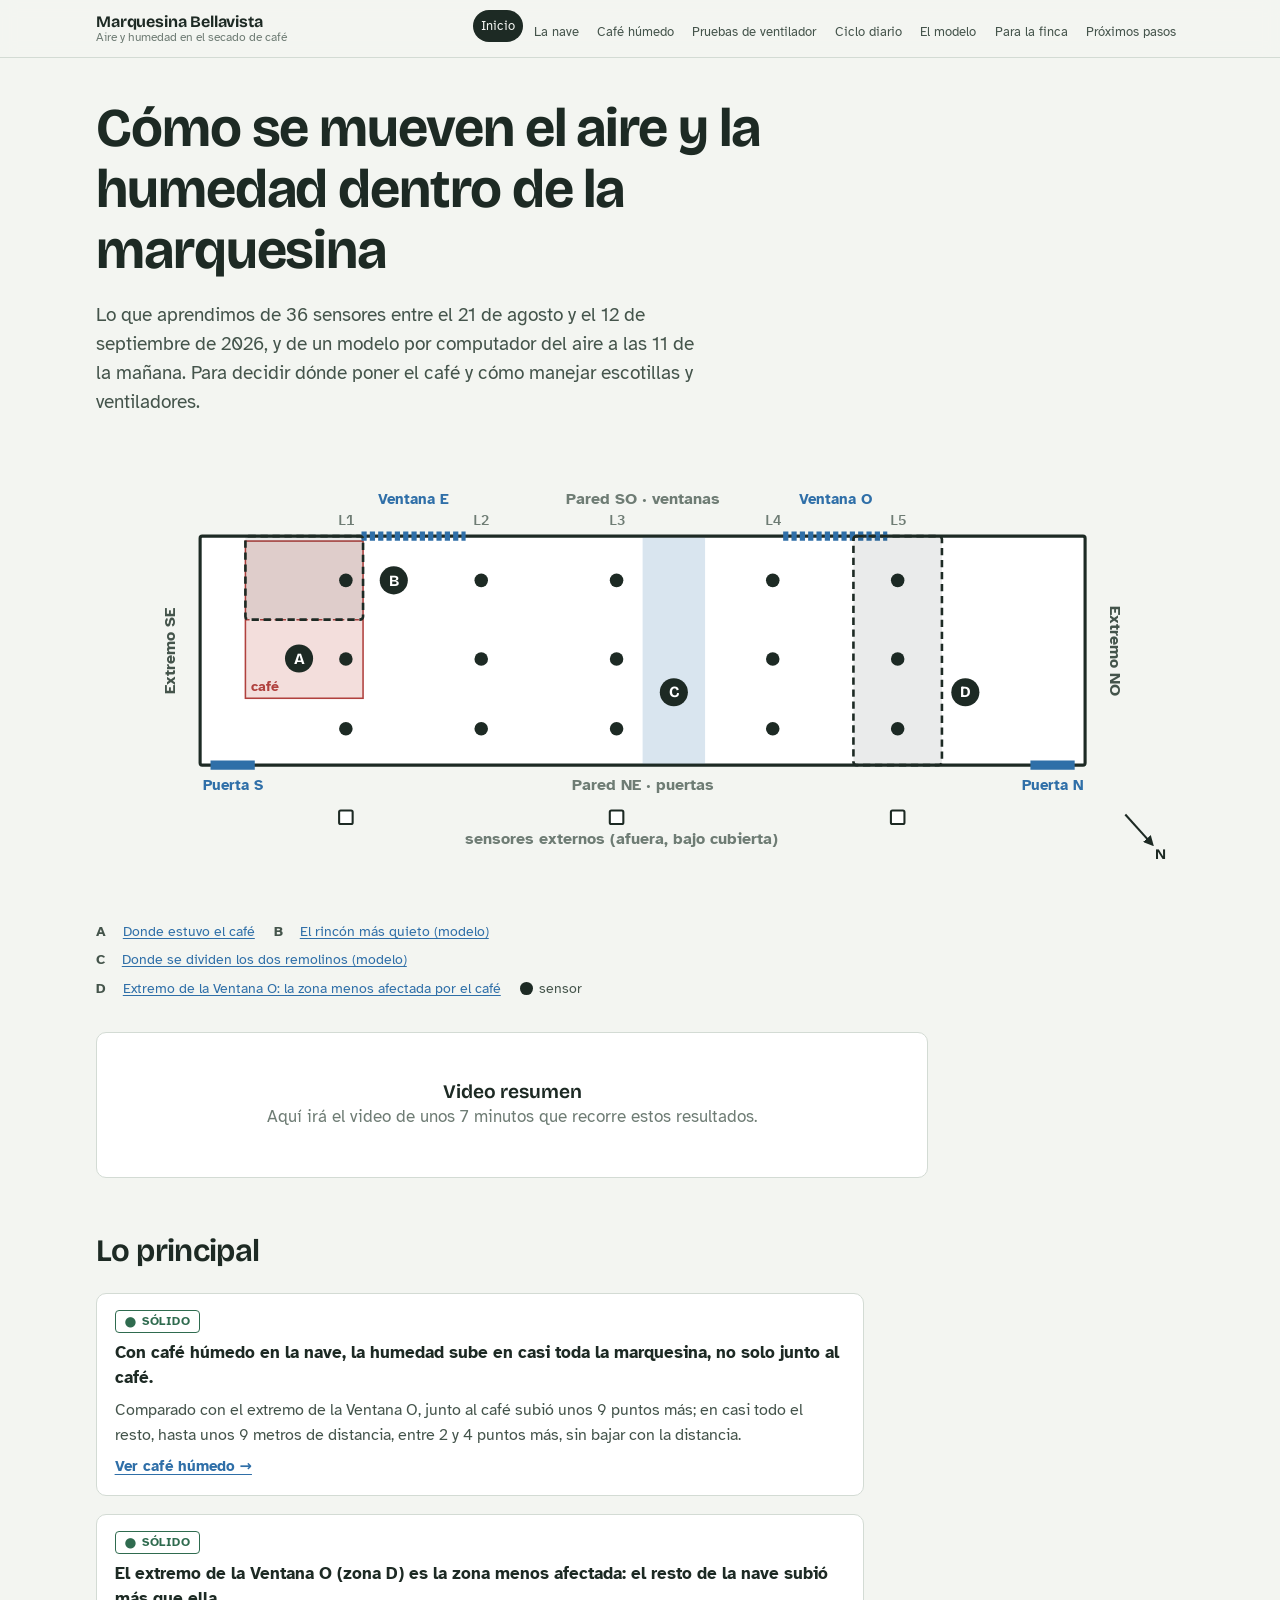
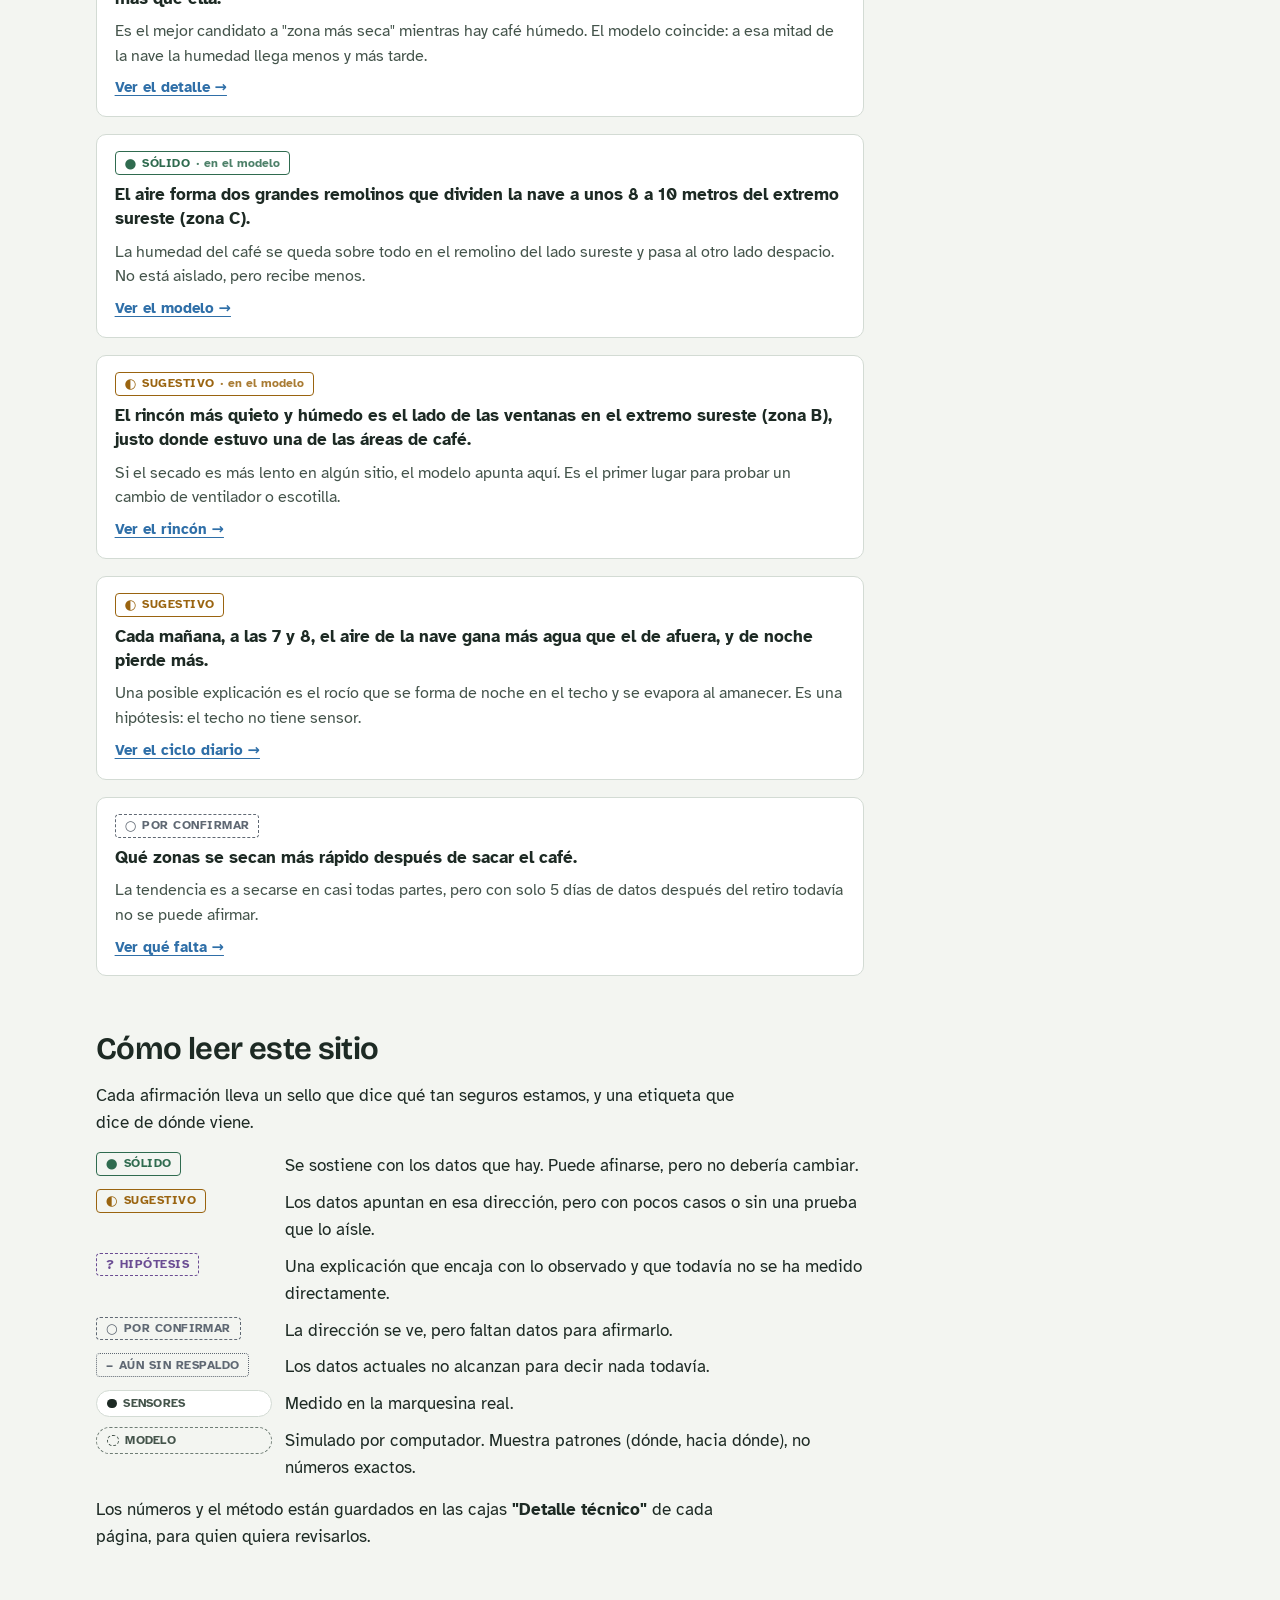
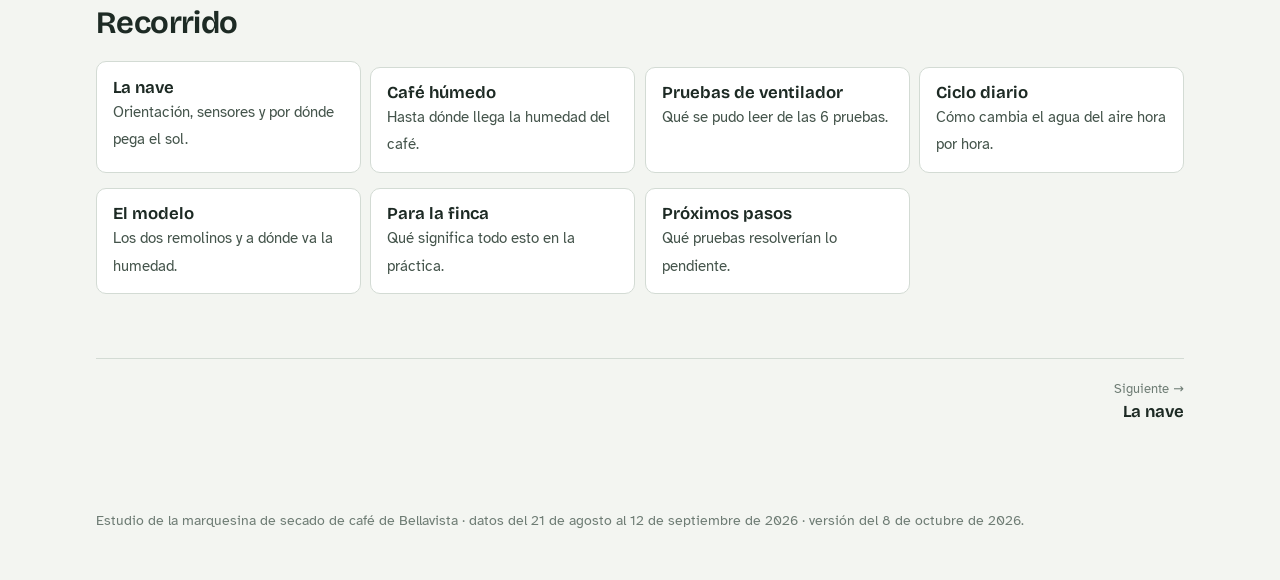
==== commit 6839cacb: "Línea 5 como zona de referencia; plantilla de tema y especificación de fotos Co-Authored-By: Claude " ====
--- a/index.html
+++ b/index.html
@@ -29,7 +29,7 @@
         <span><b>A</b>&nbsp;<a href="cafe-humedo.html">Donde estuvo el café</a></span>
         <span><b>B</b>&nbsp;<a href="modelo.html#rincon">El rincón más quieto (modelo)</a></span>
         <span><b>C</b>&nbsp;<a href="modelo.html#remolinos">Donde se dividen los dos remolinos (modelo)</a></span>
-        <span><b>D</b>&nbsp;<a href="cafe-humedo.html#linea5">Extremo de la Ventana O: sin subida de humedad</a></span>
+        <span><b>D</b>&nbsp;<a href="cafe-humedo.html#linea5">Extremo de la Ventana O: la zona menos afectada por el café</a></span>
         <span><i style="background:var(--ink)"></i>sensor</span>
       </div>
     </figcaption>
@@ -45,12 +45,12 @@
       <li class="claim">
         <span class="sello sello--solido">Sólido</span>
         <p class="claim-text">Con café húmedo en la nave, la humedad sube en casi toda la marquesina, no solo junto al café.</p>
-        <p class="claim-more">Junto al café subió unos 9 puntos; en casi todo el resto, hasta unos 9 metros de distancia, entre 2 y 4 puntos, sin bajar con la distancia.</p>
+        <p class="claim-more">Comparado con el extremo de la Ventana O, junto al café subió unos 9 puntos más; en casi todo el resto, hasta unos 9 metros de distancia, entre 2 y 4 puntos más, sin bajar con la distancia.</p>
         <a class="ir" href="cafe-humedo.html">Ver café húmedo →</a>
       </li>
       <li class="claim">
         <span class="sello sello--solido">Sólido</span>
-        <p class="claim-text">El extremo de la Ventana O (zona D) no mostró esa subida.</p>
+        <p class="claim-text">El extremo de la Ventana O (zona D) es la zona menos afectada: el resto de la nave subió más que ella.</p>
         <p class="claim-more">Es el mejor candidato a "zona más seca" mientras hay café húmedo. El modelo coincide: a esa mitad de la nave la humedad llega menos y más tarde.</p>
         <a class="ir" href="cafe-humedo.html#linea5">Ver el detalle →</a>
       </li>
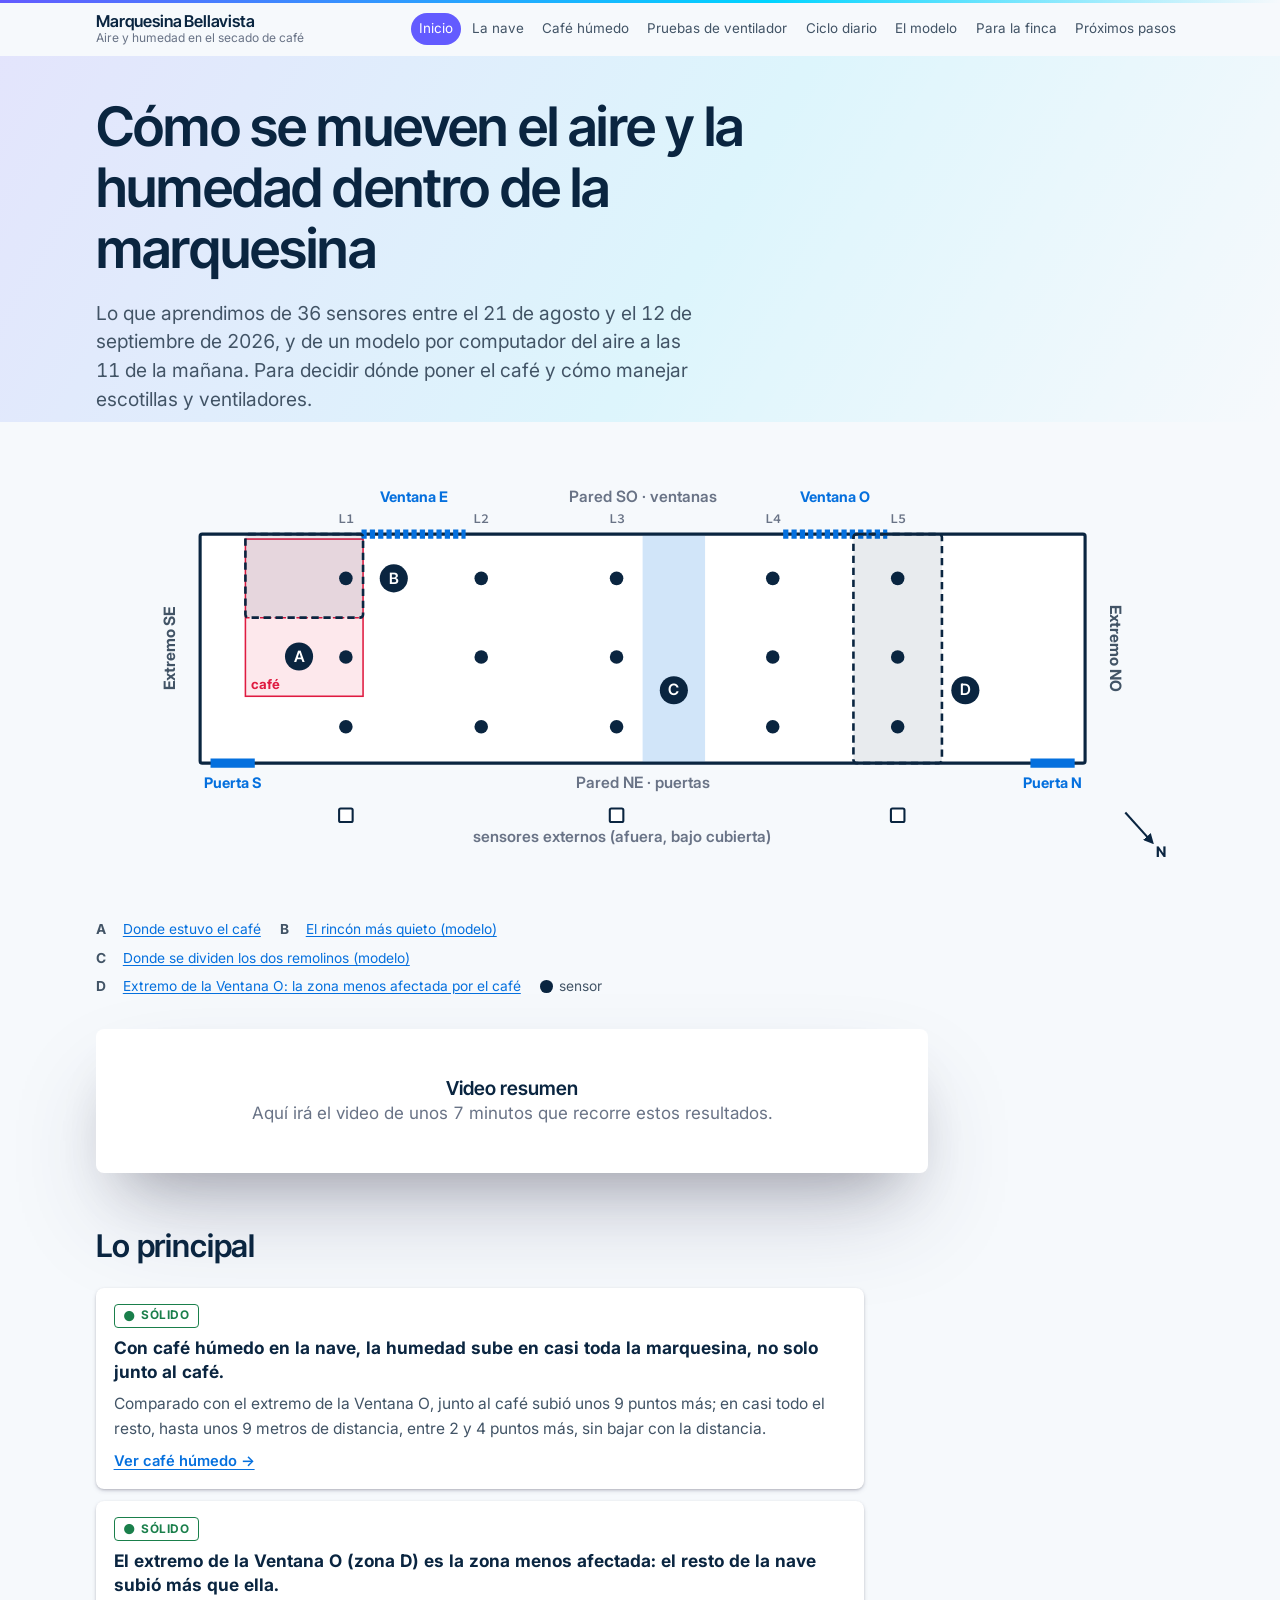
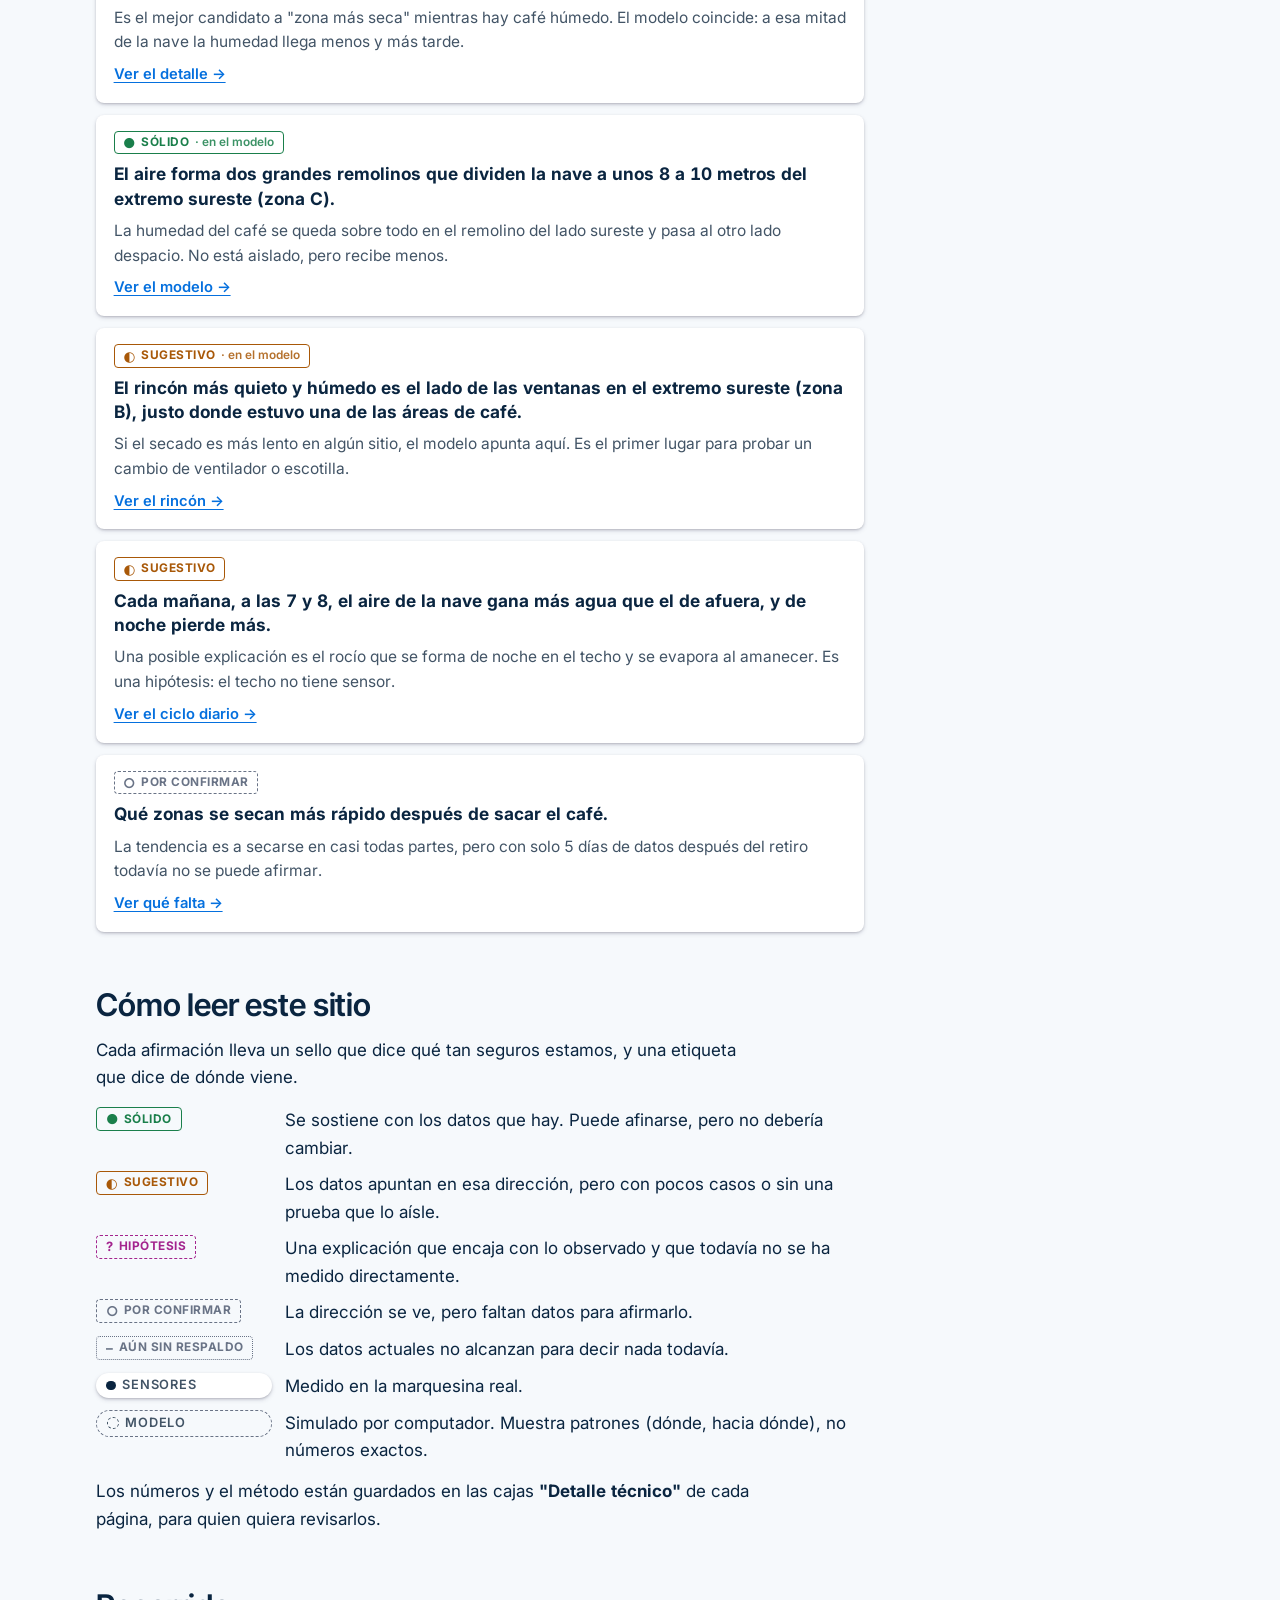
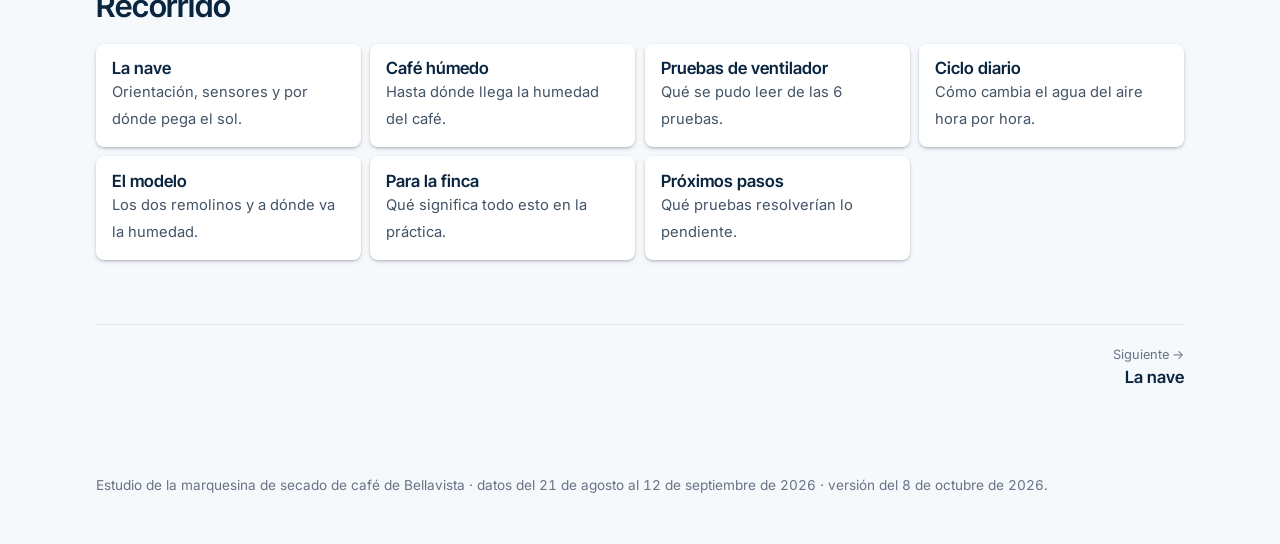
==== commit abedcbbf: "Tema preliminar: paleta, tipografía Inter, sombras y acento según design/tema.md Co-Authored-By: Cla" ====
--- a/index.html
+++ b/index.html
@@ -7,7 +7,7 @@
 <meta name="description" content="Cómo se mueven el aire y la humedad en la marquesina de secado de café de Bellavista: lo que midieron los sensores y lo que muestra el modelo.">
 <link rel="preconnect" href="https://fonts.googleapis.com">
 <link rel="preconnect" href="https://fonts.gstatic.com" crossorigin>
-<link rel="stylesheet" href="https://fonts.googleapis.com/css2?family=Atkinson+Hyperlegible:ital,wght@0,400;0,700;1,400&family=Bricolage+Grotesque:opsz,wght@12..96,500..800&family=IBM+Plex+Mono:wght@400;600&display=swap">
+<link rel="stylesheet" href="https://fonts.googleapis.com/css2?family=Inter:ital,wght@0,400;0,600;1,400&family=Inter+Tight:wght@500;600&family=Source+Code+Pro:wght@400;600&display=swap">
 <link rel="stylesheet" href="assets/css/style.css">
 <script src="assets/js/graficos.js" defer></script>
 <script src="assets/js/site.js" defer></script>
--- a/assets/css/style.css
+++ b/assets/css/style.css
@@ -3,31 +3,39 @@
    hoja de cafeto (tinta), aire/humedad (azul) y cereza de café (acento, con moderación). */
 
 :root {
-  --bg: #F3F5F1;          /* plástico de invernadero */
+  /* Tema: estilo inspirado en stripe.com (solo el estilo; design/tema.md). */
+  --bg: #F6F9FC;
   --paper: #FFFFFF;
-  --ink: #1D2A24;         /* hoja de cafeto */
-  --ink-2: #44544B;
-  --muted: #6E7C74;
-  --line: #D3DBD4;
-  --line-soft: #E4E9E4;
-  --air: #2F6FA8;         /* aire / humedad, enlaces */
-  --air-soft: #DCE8F3;
-  --cherry: #B0413E;      /* cereza de café: café en el plano y serie "adentro/con café" */
-  --cherry-soft: #F3DEDC;
+  --ink: #0A2540;
+  --ink-2: #425466;
+  --muted: #697386;
+  --line: #E3E8EE;
+  --line-soft: #EEF2F6;
+  --air: #0570DE;         /* enlaces, aberturas en el plano, serie 1 */
+  --air-soft: #E3EFFD;
+  --cherry: #DF1B41;      /* café en el plano, serie 2 */
+  --cherry-soft: #FDE8EC;
+  --accent: #635BFF;      /* relleno con texto blanco: menú activo, pestañas, barra superior */
+  --accent-text: #5851EA; /* acento como texto */
+  --sun: #E39A12;
 
   /* sellos de confianza (reservados: solo para confianza) */
-  --c-solido: #2F6B4F;
-  --c-sugestivo: #9A6410;
-  --c-pendiente: #5F6873;
-  --c-hipotesis: #6A4C93;
-
-  --f-display: "Bricolage Grotesque", "Avenir Next", system-ui, sans-serif;
-  --f-body: "Atkinson Hyperlegible", "Segoe UI", system-ui, sans-serif;
-  --f-mono: "IBM Plex Mono", ui-monospace, Menlo, monospace;
+  --c-solido: #1A7F4B;
+  --c-sugestivo: #A85808;
+  --c-pendiente: #697386;
+  --c-hipotesis: #A3248E;
+
+  --f-display: "Inter Tight", "Inter", system-ui, sans-serif;
+  --f-body: "Inter", system-ui, sans-serif;
+  --f-mono: "Source Code Pro", ui-monospace, Menlo, monospace;
+
+  --sh-1: 0 2px 5px -1px rgb(50 50 93 / 0.25), 0 1px 3px -1px rgb(0 0 0 / 0.3);
+  --sh-2: 0 13px 27px -5px rgb(50 50 93 / 0.25), 0 8px 16px -8px rgb(0 0 0 / 0.3);
+  --sh-3: 0 50px 100px -20px rgb(50 50 93 / 0.25), 0 30px 60px -30px rgb(0 0 0 / 0.3);
 
   --measure: 42rem;
   --wide: 70rem;
-  --r: 10px;
+  --r: 8px;
   color-scheme: light;
 }
 
@@ -38,6 +46,8 @@
   background: var(--bg);
   color: var(--ink);
   font: 400 1.0625rem/1.6 var(--f-body);
+  font-variant-numeric: tabular-nums;
+  overflow-x: clip;
 }
 img, video, svg { max-width: 100%; display: block; }
 a { color: var(--air); text-underline-offset: 0.18em; }
@@ -50,13 +60,16 @@
   background: color-mix(in srgb, var(--bg) 92%, transparent);
   backdrop-filter: blur(8px);
   border-bottom: 1px solid var(--line);
+  border-top: 3px solid transparent;
+  border-image: linear-gradient(90deg, #635BFF, #00D4FF 60%, #F6F9FC) 1;
+  border-image-slice: 1 0 0 0;
 }
 .site-head .inner {
   max-width: var(--wide); margin: 0 auto; padding: 0.6rem 1rem;
   display: flex; align-items: center; gap: 1rem;
 }
 .brand {
-  font: 700 1rem/1.1 var(--f-display); color: var(--ink); text-decoration: none;
+  font: 600 1.02rem/1.1 var(--f-display); color: var(--ink); text-decoration: none;
   letter-spacing: -0.01em; white-space: nowrap;
 }
 .brand small { display: block; font: 400 0.75rem/1.2 var(--f-body); color: var(--muted); letter-spacing: 0; }
@@ -66,13 +79,13 @@
   border: 1px solid var(--line); border-radius: 999px; padding: 0.4rem 0.9rem; cursor: pointer;
 }
 .site-nav { margin-left: auto; }
-.site-nav ol { list-style: none; margin: 0; padding: 0; display: flex; flex-wrap: wrap; gap: 0.15rem; }
+.site-nav ol { list-style: none; margin: 0; padding: 0; display: flex; flex-wrap: wrap; align-items: center; gap: 0.15rem; }
 .site-nav a {
   display: block; padding: 0.35rem 0.5rem; border-radius: 999px;
   font-size: 0.84rem; color: var(--ink-2); text-decoration: none; white-space: nowrap;
 }
-.site-nav a:hover { background: var(--paper); color: var(--ink); }
-.site-nav a[aria-current="page"] { background: var(--ink); color: var(--bg); }
+.site-nav a:hover { background: var(--paper); color: var(--ink); box-shadow: var(--sh-1); }
+.site-nav a[aria-current="page"] { background: var(--accent); color: #fff; }
 @media (max-width: 1180px) {
   .nav-toggle { display: inline-block; }
   .site-nav { display: none; position: absolute; left: 0; right: 0; top: 100%;
@@ -85,12 +98,17 @@
 /* ---------- estructura de página ---------- */
 main { max-width: var(--wide); margin: 0 auto; padding: 0 1rem 4rem; }
 .prose { max-width: var(--measure); }
+.page-head, .hero { position: relative; isolation: isolate; }
+.page-head::before, .hero::before {
+  content: ""; position: absolute; z-index: -1; top: 0; bottom: 0; left: 50%; width: 100vw; transform: translateX(-50%);
+  background: linear-gradient(120deg, rgb(99 91 255 / 0.13) 0%, rgb(0 212 255 / 0.10) 55%, rgb(246 249 252 / 0) 100%);
+}
 .page-head { padding: 2.5rem 0 1.5rem; display: grid; gap: 1.5rem; }
 .page-head .tags { display: flex; gap: 0.5rem; flex-wrap: wrap; }
-h1, h2, h3 { font-family: var(--f-display); letter-spacing: -0.02em; line-height: 1.12; margin: 0; }
-h1 { font-size: clamp(2rem, 5.2vw, 3.4rem); font-weight: 700; max-width: 22ch; }
-h2 { font-size: clamp(1.45rem, 3vw, 1.95rem); font-weight: 650; margin-top: 3.5rem; max-width: 30ch; }
-h3 { font-size: 1.2rem; font-weight: 650; margin-top: 2rem; }
+h1, h2, h3 { font-family: var(--f-display); letter-spacing: -0.005em; line-height: 1.12; margin: 0; }
+h1 { font-size: clamp(2rem, 5.2vw, 3.4rem); font-weight: 600; letter-spacing: -0.015em; max-width: 22ch; }
+h2 { font-size: clamp(1.45rem, 3vw, 1.95rem); font-weight: 600; margin-top: 3.5rem; max-width: 30ch; }
+h3 { font-size: 1.2rem; font-weight: 600; margin-top: 2rem; }
 .lede { font-size: 1.2rem; line-height: 1.5; color: var(--ink-2); max-width: 38rem; margin: 0; }
 p { margin: 0.9rem 0 0; }
 ul, ol { padding-left: 1.2rem; }
@@ -101,11 +119,11 @@
 /* etiqueta de origen: medido vs simulado */
 .origen {
   display: inline-flex; align-items: center; gap: 0.4rem;
-  font: 600 0.78rem/1 var(--f-body); letter-spacing: 0.02em; text-transform: uppercase;
+  font: 600 0.8rem/1 var(--f-body); letter-spacing: 0.06em; text-transform: uppercase;
   padding: 0.38rem 0.65rem; border-radius: 999px; color: var(--ink-2);
 }
 .origen::before { content: ""; width: 0.6rem; height: 0.6rem; border-radius: 50%; }
-.origen--sensores { background: var(--paper); border: 1px solid var(--line); }
+.origen--sensores { background: var(--paper); box-shadow: var(--sh-1); }
 .origen--sensores::before { background: var(--ink); }
 .origen--modelo { border: 1.5px dashed var(--muted); }
 .origen--modelo::before { border: 1.5px dashed var(--ink-2); }
@@ -133,7 +151,7 @@
 /* afirmación con sello: la unidad básica del sitio */
 .claims { list-style: none; padding: 0; margin: 1.5rem 0 0; display: grid; gap: 0.75rem; max-width: 48rem; }
 .claim {
-  background: var(--paper); border: 1px solid var(--line); border-radius: var(--r);
+  background: var(--paper); box-shadow: var(--sh-1); border-radius: var(--r);
   padding: 1rem 1.1rem; display: grid; gap: 0.5rem;
 }
 .claim > .sello { justify-self: start; }
@@ -146,10 +164,10 @@
 .fig { margin: 1.75rem 0 0; max-width: 60rem; }
 .fig--wide { max-width: none; }
 .fig-frame {
-  background: var(--paper); border: 1px solid var(--line); border-radius: var(--r);
+  background: var(--paper); box-shadow: var(--sh-1); border-radius: var(--r);
   padding: 0.75rem; position: relative;
 }
-.fig-frame img { width: 100%; height: auto; cursor: zoom-in; }
+.fig-frame img { width: 100%; height: auto; cursor: zoom-in; border-radius: 4px; }
 .fig-frame video { width: 100%; height: auto; border-radius: 4px; background: var(--paper); }
 .fig-frame .zoom-hint {
   position: absolute; right: 0.9rem; bottom: 0.9rem;
@@ -167,7 +185,7 @@
   font: 600 0.88rem var(--f-body); color: var(--ink-2); background: transparent;
   border: 1px solid var(--line); border-radius: 999px; padding: 0.4rem 0.85rem; cursor: pointer;
 }
-.tabs button[aria-selected="true"] { background: var(--ink); color: var(--bg); border-color: var(--ink); }
+.tabs button[aria-selected="true"] { background: var(--accent); color: #fff; border-color: var(--accent); }
 [role="tabpanel"][hidden] { display: none; }
 
 .embed { width: 100%; border: 0; display: block; background: #fafaf8; border-radius: 4px; }
@@ -176,16 +194,16 @@
 /* ---------- detalle técnico ---------- */
 details.tecnico {
   margin: 1.5rem 0 0; max-width: 60rem;
-  border: 1px solid var(--line); border-radius: var(--r); background: color-mix(in srgb, var(--paper) 55%, var(--bg));
+  border-radius: var(--r); background: var(--paper); box-shadow: var(--sh-1);
 }
 details.tecnico > summary {
   cursor: pointer; list-style: none; padding: 0.8rem 1rem;
-  font: 650 0.95rem var(--f-display); display: flex; align-items: center; gap: 0.6rem;
+  font: 600 0.95rem var(--f-display); display: flex; align-items: center; gap: 0.6rem;
 }
 details.tecnico > summary::-webkit-details-marker { display: none; }
 details.tecnico > summary::before {
   content: "+"; font: 600 1.1rem/1 var(--f-mono); width: 1.4rem; height: 1.4rem; display: grid; place-items: center;
-  border: 1px solid var(--line); border-radius: 50%; background: var(--paper); flex: none;
+  border: 1px solid var(--line); border-radius: 50%; background: var(--bg); flex: none;
 }
 details.tecnico[open] > summary::before { content: "−"; }
 details.tecnico > summary .sub { font: 400 0.85rem var(--f-body); color: var(--muted); }
@@ -223,10 +241,10 @@
 .plano .split { fill: color-mix(in srgb, var(--air) 18%, transparent); }
 .plano .split-label { font: 700 26px var(--f-body); fill: var(--air); paint-order: stroke; stroke: var(--paper); stroke-width: 8px; }
 .plano .cut { stroke: var(--air); stroke-width: 4; stroke-dasharray: 22 10; }
-.plano .fan { fill: #E2B100; stroke: var(--ink); stroke-width: 3; }
+.plano .fan { fill: #FFBB33; stroke: var(--ink); stroke-width: 3; }
 .plano .fan-label { font: 700 26px var(--f-body); fill: var(--ink); paint-order: stroke; stroke: var(--paper); stroke-width: 8px; }
-.plano .sun { font: 700 26px var(--f-body); fill: var(--c-sugestivo); }
-.plano .sun-arrow { stroke: var(--c-sugestivo); stroke-width: 5; fill: none; marker-end: url(#flecha-sol); }
+.plano .sun { font: 700 26px var(--f-body); fill: var(--ink-2); }
+.plano .sun-arrow { stroke: var(--sun); stroke-width: 5; fill: none; marker-end: url(#flecha-sol); }
 .plano .compass { stroke: var(--ink); stroke-width: 4; fill: none; }
 .plano .compass-n { font: 700 28px var(--f-display); fill: var(--ink); }
 .plano a .hit { fill: transparent; }
@@ -244,12 +262,12 @@
 .hero-plano { margin-top: 0.5rem; }
 .loom {
   margin-top: 2rem; max-width: 52rem; background: var(--paper);
-  border: 1px solid var(--line); border-radius: var(--r); overflow: hidden;
+  box-shadow: var(--sh-3); border-radius: var(--r); overflow: hidden;
 }
 .loom-frame { position: relative; aspect-ratio: 16 / 9; }
 .loom-frame iframe { position: absolute; inset: 0; width: 100%; height: 100%; border: 0; }
 .loom-empty { min-height: 9rem; display: grid; place-items: center; text-align: center; padding: 1rem; color: var(--muted); }
-.loom-empty strong { display: block; font: 650 1.2rem var(--f-display); color: var(--ink); }
+.loom-empty strong { display: block; font: 600 1.2rem var(--f-display); color: var(--ink); }
 
 .leyenda-sellos { display: grid; gap: 0.6rem; margin-top: 1rem; max-width: 48rem; }
 .leyenda-sellos div { display: grid; grid-template-columns: 11rem 1fr; gap: 0.8rem; align-items: start; }
@@ -258,17 +276,17 @@
 
 .recorrido { list-style: none; padding: 0; margin: 1.25rem 0 0; display: grid; gap: 0.6rem; grid-template-columns: repeat(auto-fill, minmax(16rem, 1fr)); }
 .recorrido a {
-  display: block; height: 100%; padding: 0.9rem 1rem; background: var(--paper); border: 1px solid var(--line);
-  border-radius: var(--r); text-decoration: none; color: var(--ink);
-}
-.recorrido a:hover { border-color: var(--ink-2); }
-.recorrido strong { font: 650 1.05rem var(--f-display); display: block; }
+  display: block; height: 100%; padding: 0.9rem 1rem; background: var(--paper); box-shadow: var(--sh-1);
+  border-radius: var(--r); text-decoration: none; color: var(--ink); transition: box-shadow .15s, transform .15s;
+}
+.recorrido a:hover { box-shadow: var(--sh-2); transform: translateY(-1px); }
+.recorrido strong { font: 600 1.05rem var(--f-display); display: block; }
 .recorrido span { font-size: 0.92rem; color: var(--ink-2); }
 
 /* cruce entre las dos fuentes */
 .cruce {
   margin-top: 1.5rem; max-width: 48rem; padding: 1.1rem 1.2rem; border-radius: var(--r);
-  border: 1px solid var(--line); background: linear-gradient(90deg, var(--paper) 50%, transparent 50%), var(--paper);
+  background: var(--paper); box-shadow: var(--sh-2);
   display: grid; grid-template-columns: 1fr 1fr; gap: 1.2rem;
 }
 .cruce > div { display: grid; gap: 0.4rem; align-content: start; }
@@ -279,11 +297,11 @@
 /* borrador */
 .borrador {
   margin-top: 1rem; padding: 0.9rem 1.1rem; border-radius: var(--r); max-width: 48rem;
-  border: 2px dashed var(--c-sugestivo); background: #FBF4E6; color: #5b3d08;
+  border: 2px dashed var(--c-sugestivo); background: #FFF6EA; color: #6A3A05;
 }
 .inferencia {
   display: inline-block; font: 700 0.72rem/1 var(--f-body); letter-spacing: 0.04em; text-transform: uppercase;
-  color: #5b3d08; background: #F4E3C0; padding: 0.3rem 0.5rem; border-radius: 4px;
+  color: #6A3A05; background: #FCE7CC; padding: 0.3rem 0.5rem; border-radius: 4px;
 }
 
 /* gráficos propios */
@@ -313,10 +331,10 @@
 /* tabla de pruebas de ventilador */
 .pruebas { display: grid; grid-template-columns: auto repeat(3, minmax(0, 1fr)); gap: 0.5rem; margin-top: 1.25rem; max-width: 52rem; align-items: stretch; }
 .pruebas .h { font-size: 0.82rem; font-weight: 700; color: var(--ink-2); align-self: end; padding: 0 0.2rem; }
-.pruebas .dia { font: 650 0.95rem var(--f-display); align-self: center; padding-right: 0.4rem; }
+.pruebas .dia { font: 600 0.95rem var(--f-display); align-self: center; padding-right: 0.4rem; }
 .pruebas .dia small { display: block; font: 400 0.8rem var(--f-body); color: var(--muted); }
-.prueba { background: var(--paper); border: 1px solid var(--line); border-radius: var(--r); padding: 0.7rem 0.8rem; display: grid; gap: 0.35rem; align-content: start; }
-.prueba.si { border: 2px solid var(--c-solido); }
+.prueba { background: var(--paper); box-shadow: var(--sh-1); border-radius: var(--r); padding: 0.7rem 0.8rem; display: grid; gap: 0.35rem; align-content: start; }
+.prueba.si { box-shadow: inset 0 0 0 2px var(--c-solido), var(--sh-1); }
 .prueba .t { font-weight: 700; }
 .prueba .d { font-size: 0.86rem; color: var(--ink-2); }
 @media (max-width: 640px) {
@@ -328,7 +346,7 @@
 
 /* lista de experimentos */
 .exp { list-style: none; padding: 0; margin: 1.25rem 0 0; display: grid; gap: 0.8rem; max-width: 48rem; }
-.exp li { background: var(--paper); border: 1px solid var(--line); border-radius: var(--r); padding: 1rem 1.1rem; margin: 0; }
+.exp li { background: var(--paper); box-shadow: var(--sh-1); border-radius: var(--r); padding: 1rem 1.1rem; margin: 0; }
 .exp h3 { margin: 0; font-size: 1.1rem; }
 .exp .resuelve { margin-top: 0.5rem; font-size: 0.92rem; color: var(--ink-2); }
 .exp .resuelve b { color: var(--ink); }
@@ -337,7 +355,7 @@
 .pager { display: flex; justify-content: space-between; gap: 1rem; margin-top: 4rem; border-top: 1px solid var(--line); padding-top: 1.25rem; }
 .pager a { text-decoration: none; display: grid; gap: 0.1rem; max-width: 48%; }
 .pager a small { color: var(--muted); font-size: 0.8rem; }
-.pager a span { font: 650 1.05rem var(--f-display); color: var(--ink); }
+.pager a span { font: 600 1.05rem var(--f-display); color: var(--ink); }
 .pager .next { text-align: right; margin-left: auto; }
 .site-foot { max-width: var(--wide); margin: 0 auto; padding: 1.5rem 1rem 3rem; font-size: 0.85rem; color: var(--muted); }
 
@@ -369,3 +387,5 @@
   color: var(--bg); background: var(--ink-2); padding: 0.3rem 0.5rem; border-radius: 4px;
 }
 .claim > .inferencia { justify-self: start; }
+
+.site-nav li, .claims > li, .recorrido > li, .exp > li { margin-top: 0; }
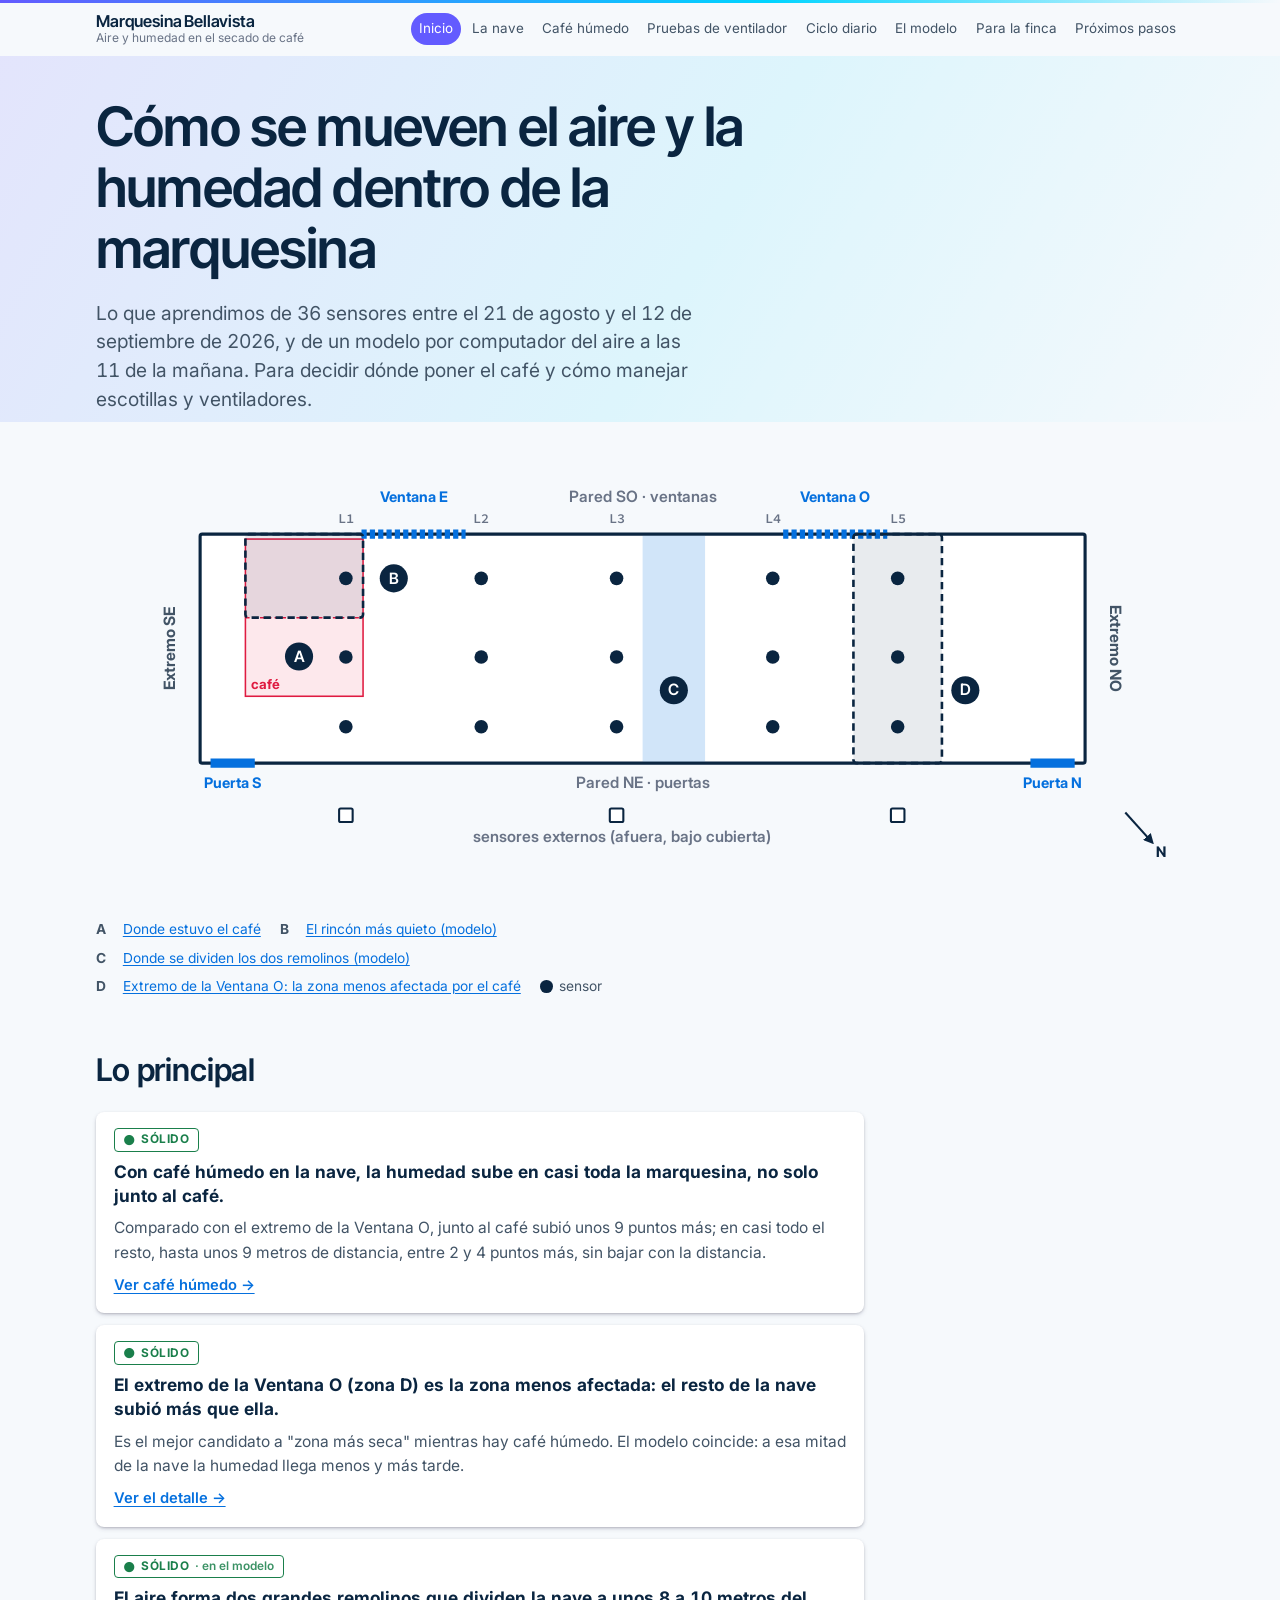
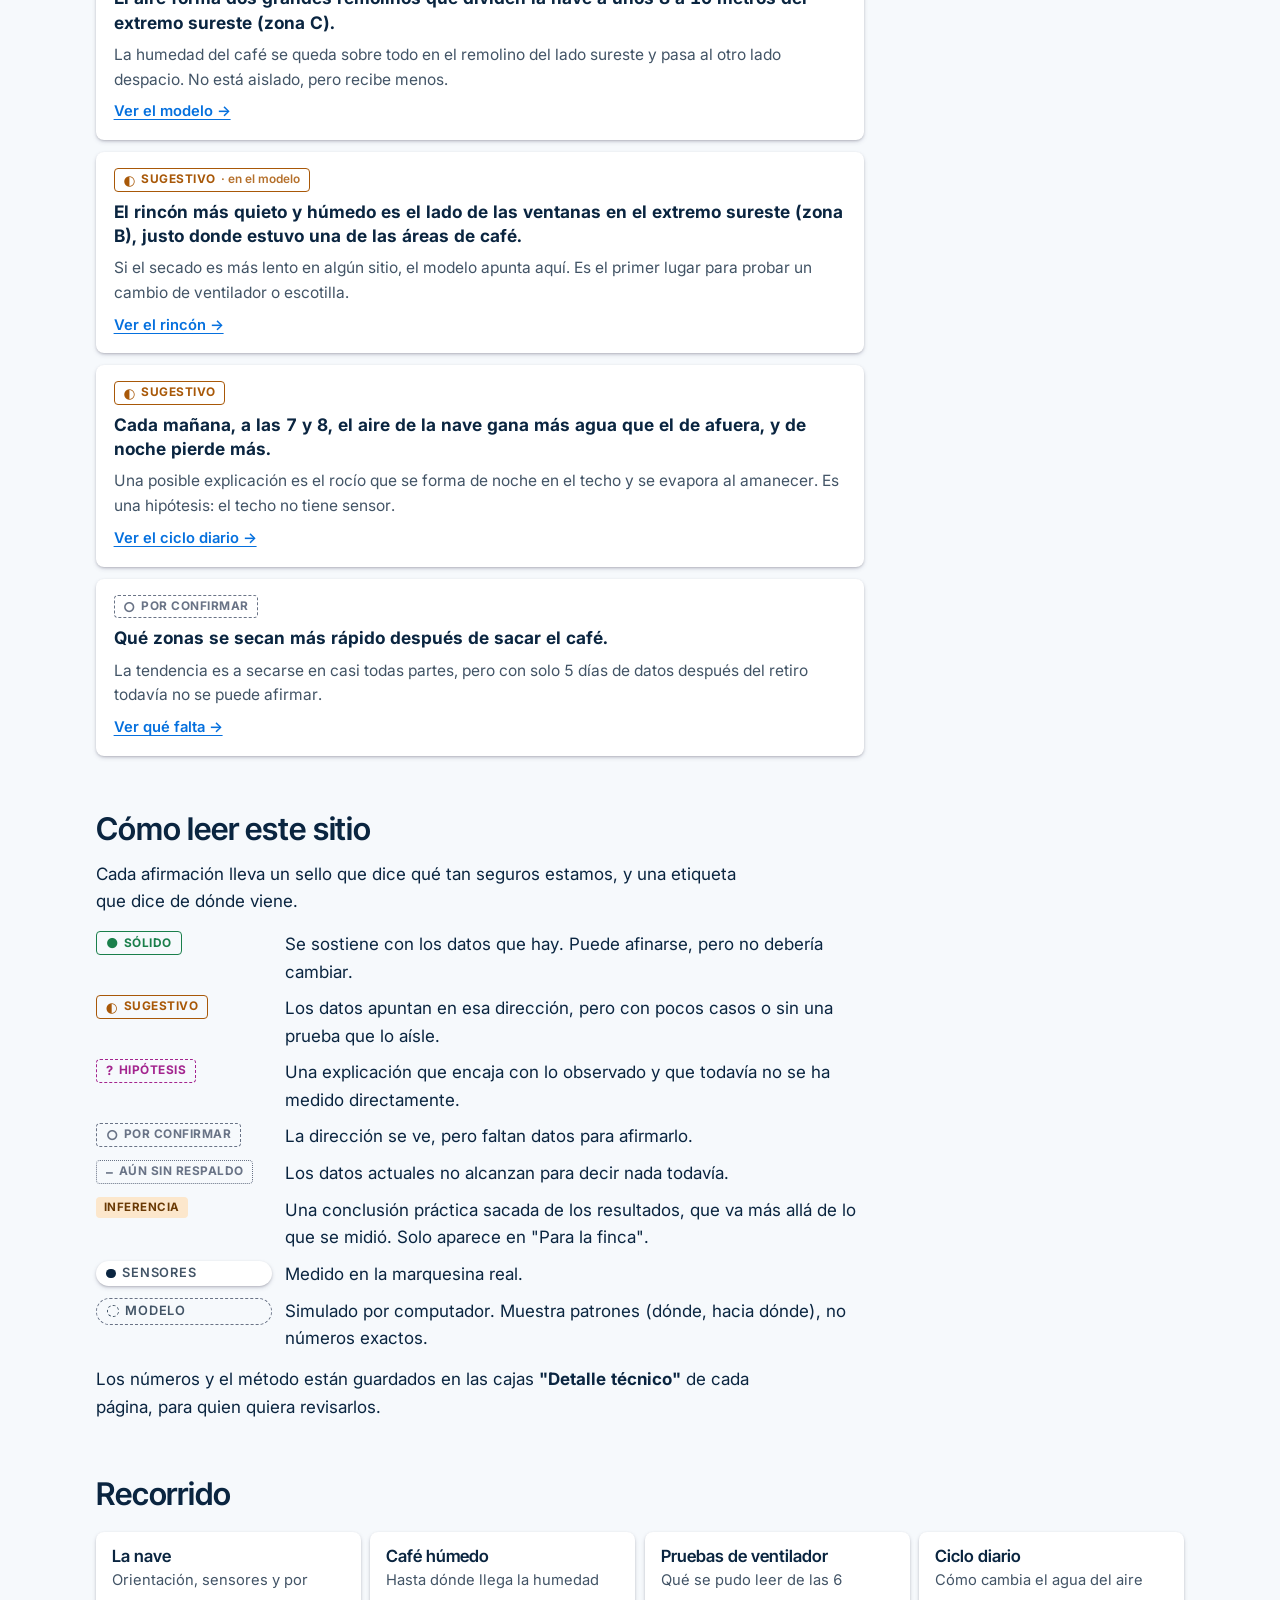
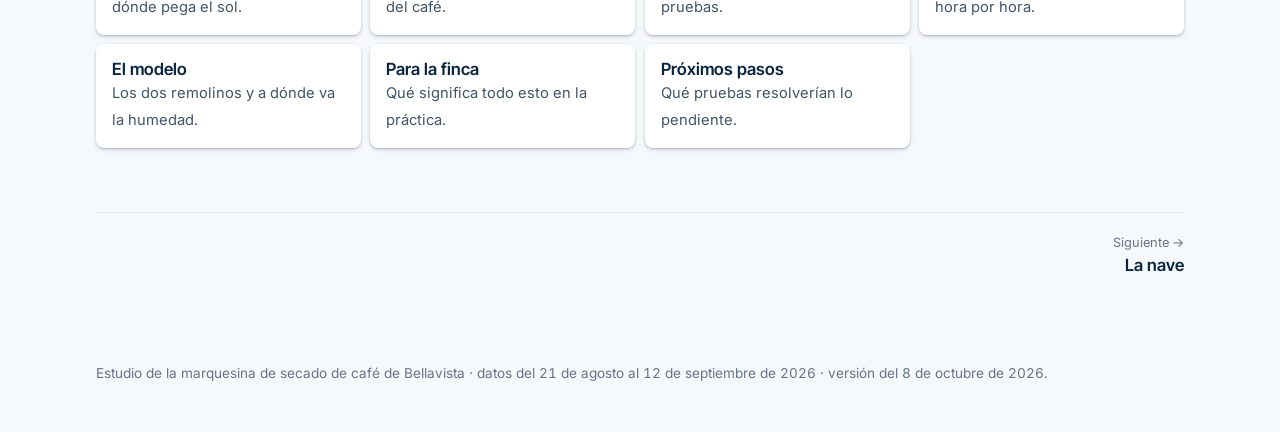
==== commit 27d4f492: "Quitar notas de borrador; video oculto hasta tener el enlace de Loom Co-Authored-By: Claude Opus 5.5" ====
--- a/index.html
+++ b/index.html
@@ -35,9 +35,7 @@
     </figcaption>
   </figure>
 
-  <section class="loom" aria-label="Video resumen" data-loom="">
-    <div class="loom-empty"><div><strong>Video resumen</strong>Aquí irá el video de unos 7 minutos que recorre estos resultados.</div></div>
-  </section>
+  <section class="loom" aria-label="Video resumen" data-loom="" hidden></section>
 
   <section>
     <h2>Lo principal</h2>
@@ -90,6 +88,7 @@
       <div><span class="sello sello--hipotesis">Hipótesis</span><span>Una explicación que encaja con lo observado y que todavía no se ha medido directamente.</span></div>
       <div><span class="sello sello--confirmar">Por confirmar</span><span>La dirección se ve, pero faltan datos para afirmarlo.</span></div>
       <div><span class="sello sello--sinrespaldo">Aún sin respaldo</span><span>Los datos actuales no alcanzan para decir nada todavía.</span></div>
+      <div><span class="inferencia">Inferencia</span><span>Una conclusión práctica sacada de los resultados, que va más allá de lo que se midió. Solo aparece en "Para la finca".</span></div>
       <div><span class="origen origen--sensores">Sensores</span><span>Medido en la marquesina real.</span></div>
       <div><span class="origen origen--modelo">Modelo</span><span>Simulado por computador. Muestra patrones (dónde, hacia dónde), no números exactos.</span></div>
     </div>
--- a/assets/css/style.css
+++ b/assets/css/style.css
@@ -389,3 +389,4 @@
 .claim > .inferencia { justify-self: start; }
 
 .site-nav li, .claims > li, .recorrido > li, .exp > li { margin-top: 0; }
+.leyenda-sellos .inferencia { justify-self: start; }
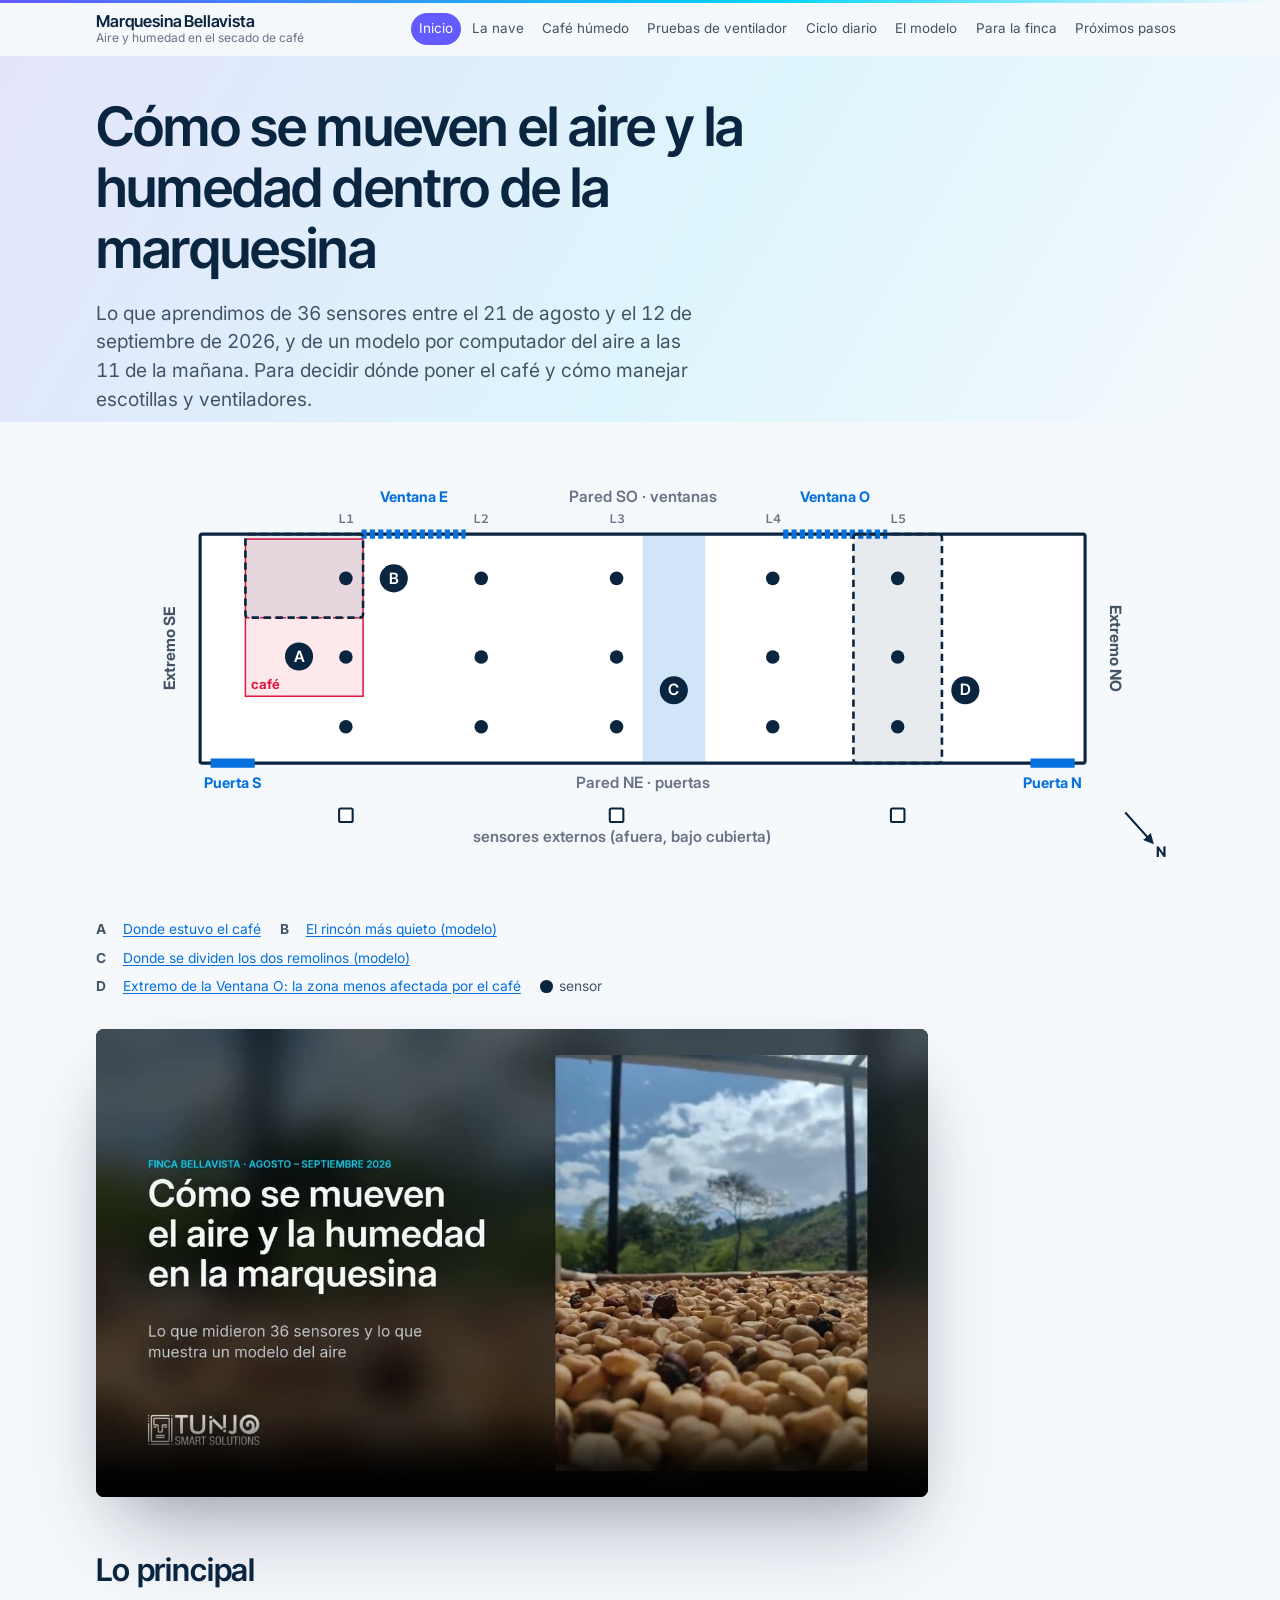
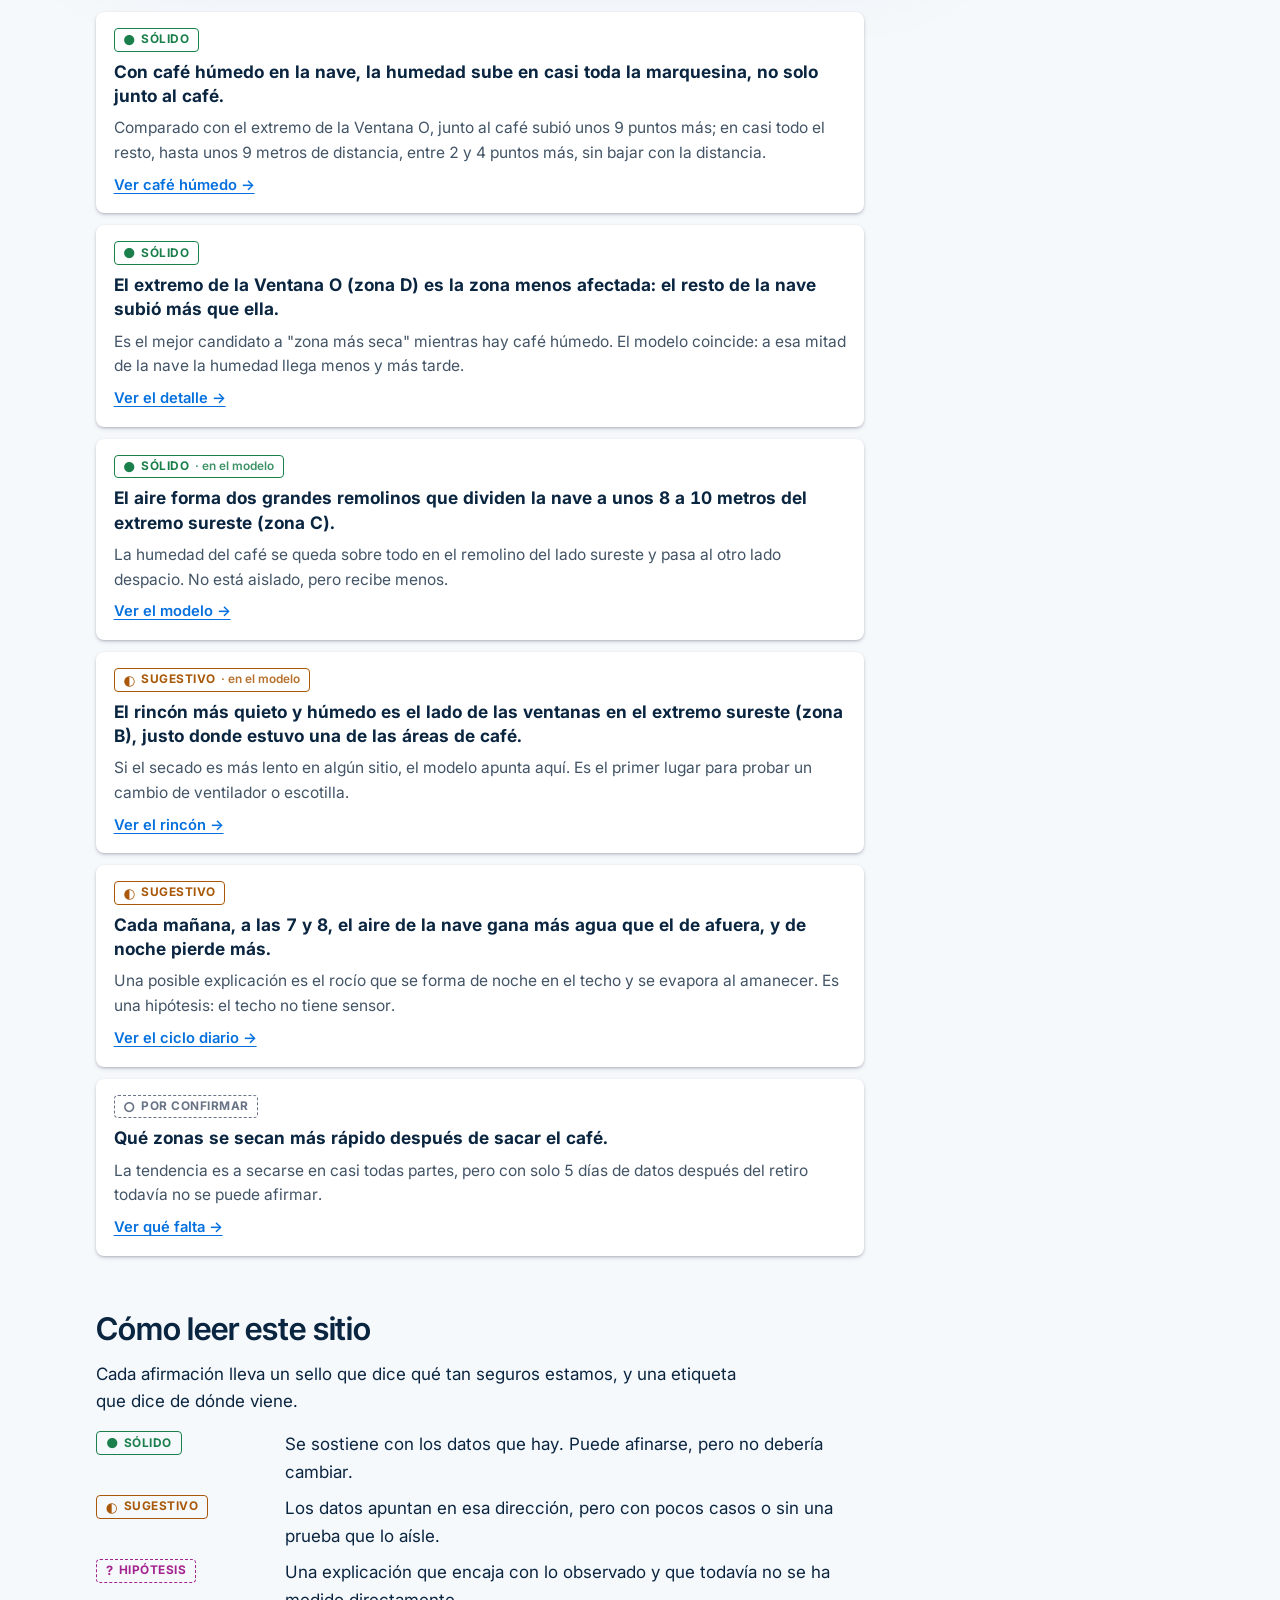
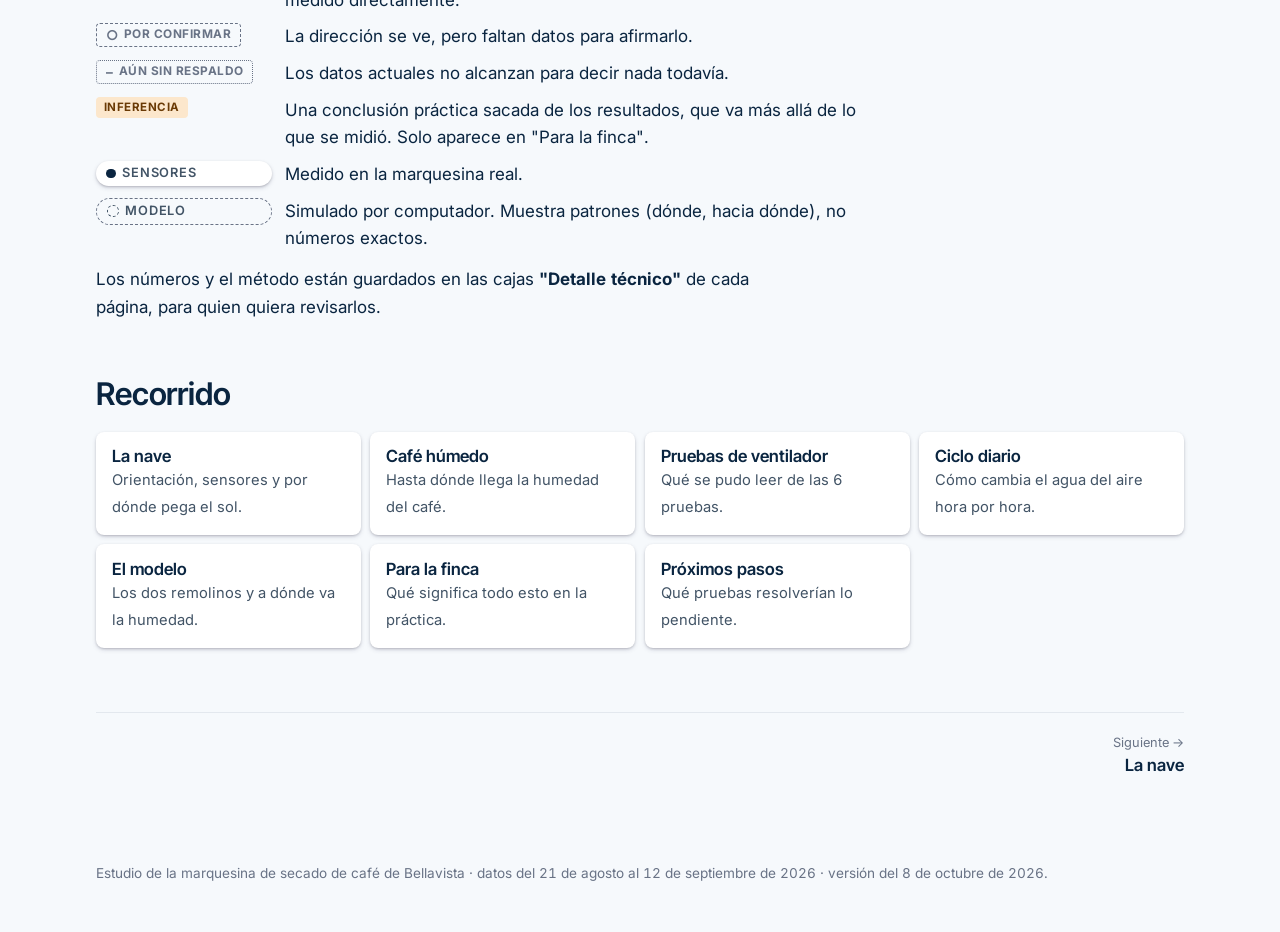
==== commit a46593e1: "Agregar el video resumen en la portada Co-Authored-By: Claude Opus 5.5 <noreply@anthropic.com>" ====
--- a/index.html
+++ b/index.html
@@ -35,7 +35,7 @@
     </figcaption>
   </figure>
 
-  <section class="loom" aria-label="Video resumen" data-loom="" hidden></section>
+  <section class="loom" aria-label="Video resumen" data-loom="assets/video/resumen.mp4" data-poster="assets/video/resumen.jpg" hidden></section>
 
   <section>
     <h2>Lo principal</h2>
--- a/assets/css/style.css
+++ b/assets/css/style.css
@@ -265,7 +265,8 @@
   box-shadow: var(--sh-3); border-radius: var(--r); overflow: hidden;
 }
 .loom-frame { position: relative; aspect-ratio: 16 / 9; }
-.loom-frame iframe { position: absolute; inset: 0; width: 100%; height: 100%; border: 0; }
+.loom-frame iframe, .loom-frame video { position: absolute; inset: 0; width: 100%; height: 100%; border: 0; }
+.loom-frame video { background: #0A2540; }
 .loom-empty { min-height: 9rem; display: grid; place-items: center; text-align: center; padding: 1rem; color: var(--muted); }
 .loom-empty strong { display: block; font: 600 1.2rem var(--f-display); color: var(--ink); }
 
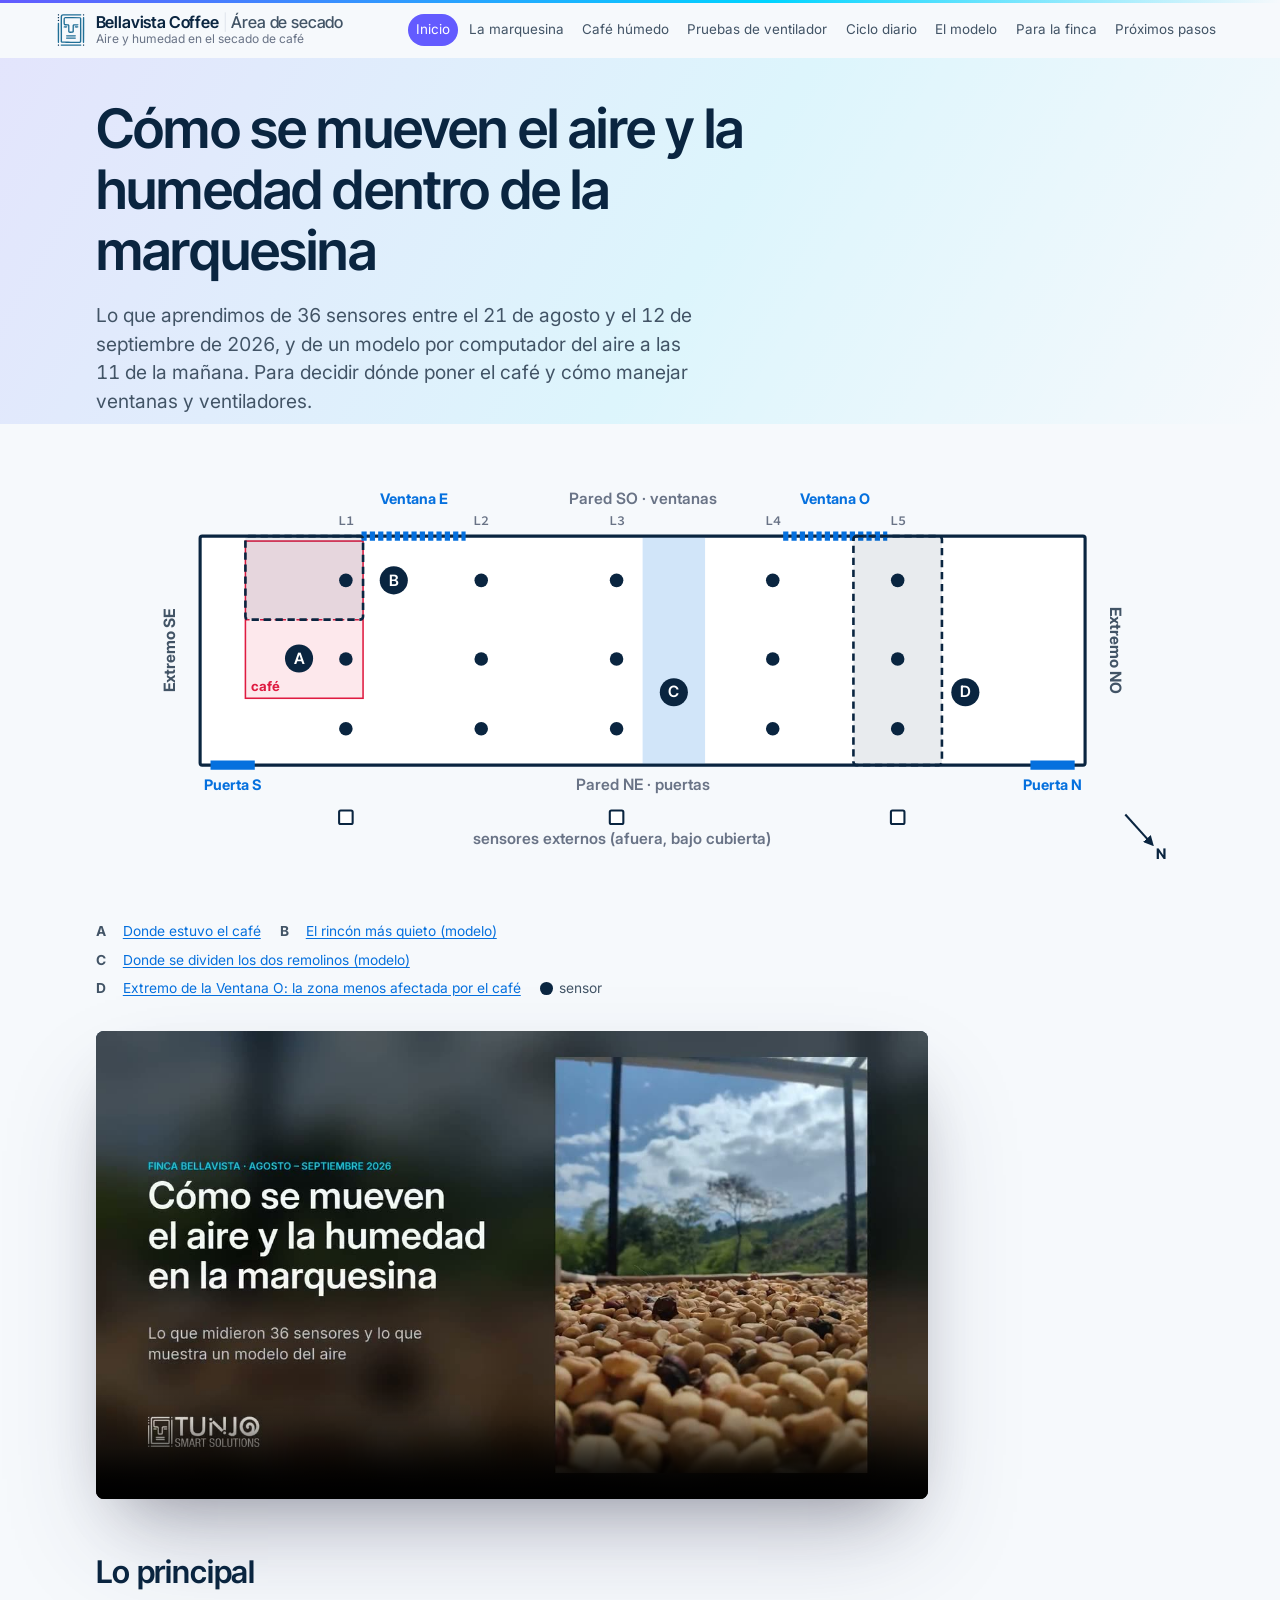
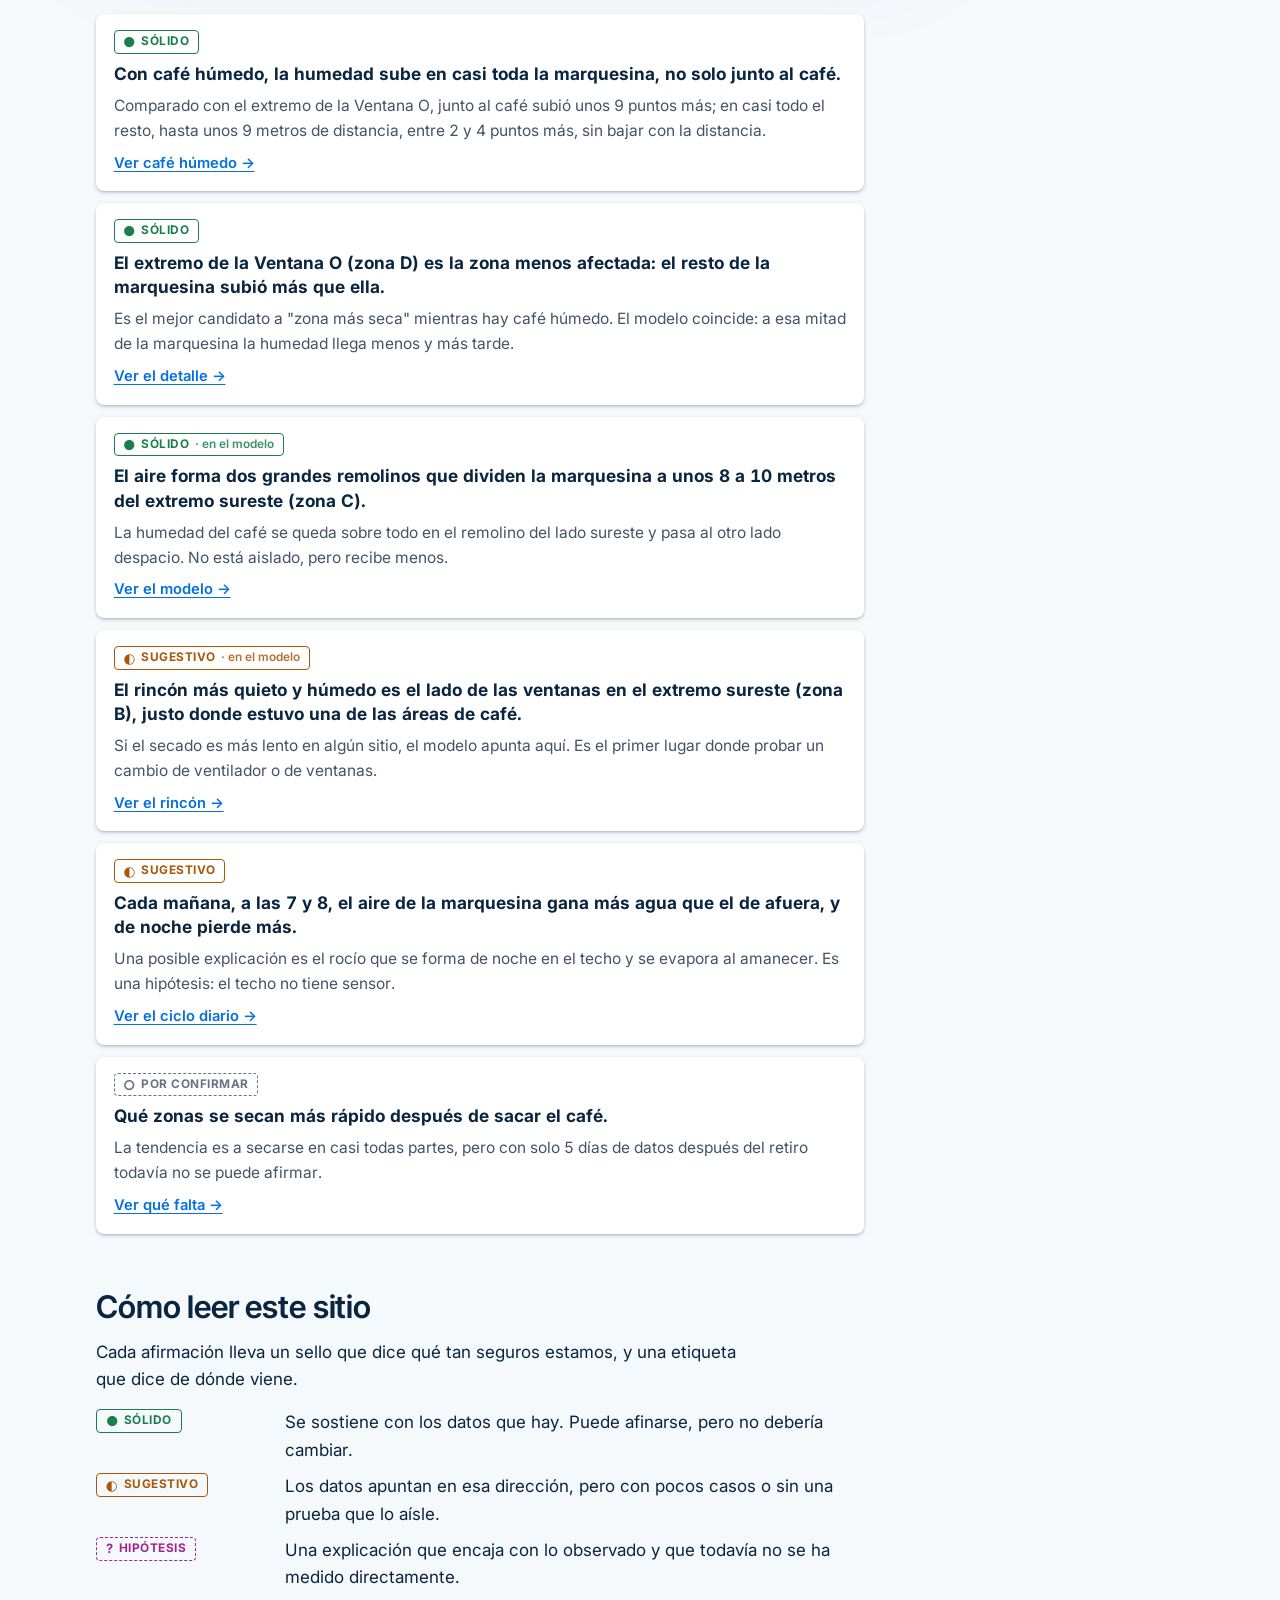
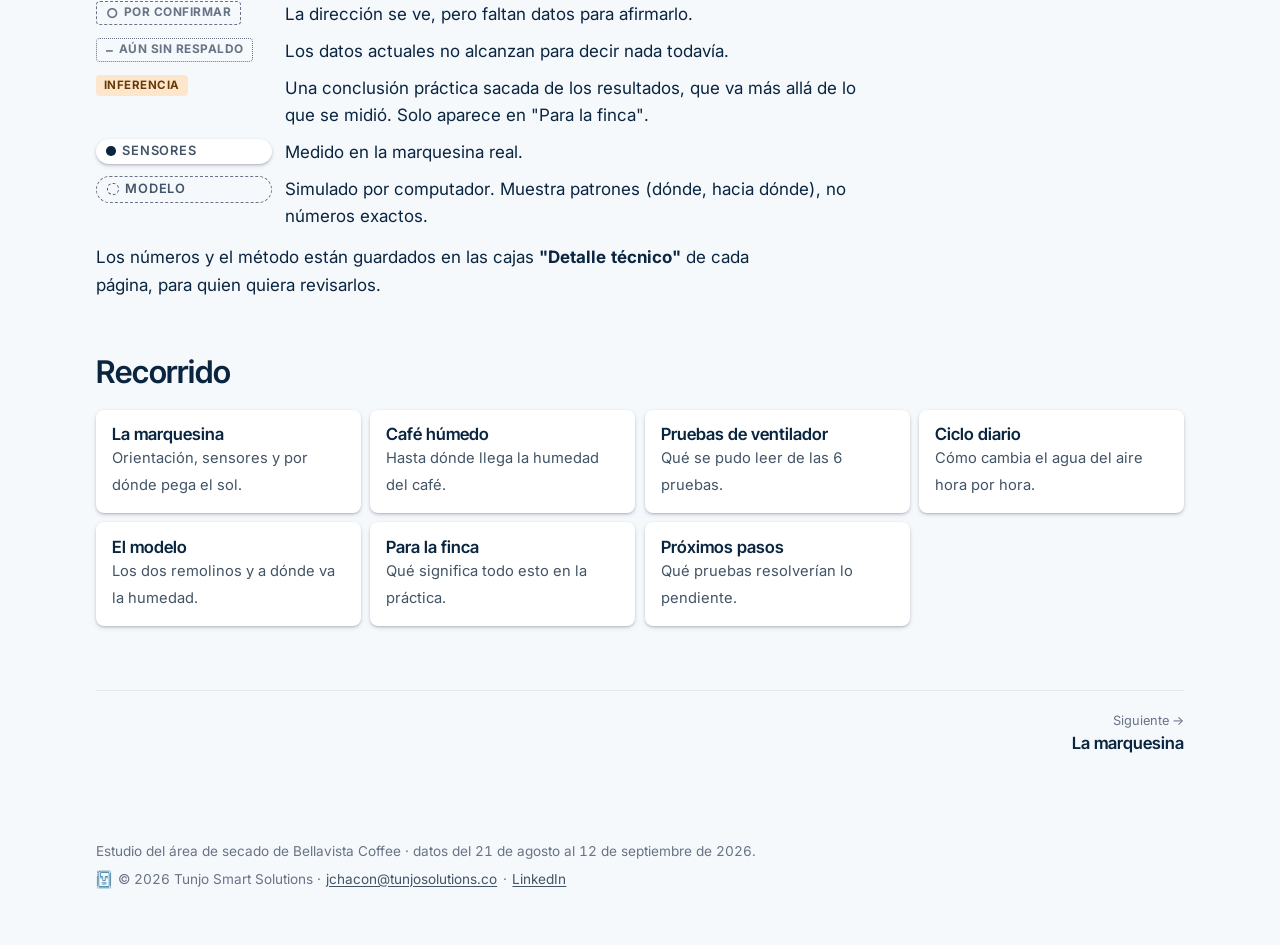
==== commit ace00c4f: "Identidad Tunjo y voz de la finca: logo, Bellavista Coffee, pie, tú, marquesina y ventanas Co-Author" ====
--- a/index.html
+++ b/index.html
@@ -3,8 +3,9 @@
 <head>
 <meta charset="utf-8">
 <meta name="viewport" content="width=device-width, initial-scale=1">
-<title>Aire y humedad · Marquesina Bellavista</title>
-<meta name="description" content="Cómo se mueven el aire y la humedad en la marquesina de secado de café de Bellavista: lo que midieron los sensores y lo que muestra el modelo.">
+<title>Aire y humedad · Bellavista Coffee</title>
+<link rel="icon" href="assets/marca/isotipo.svg" type="image/svg+xml">
+<meta name="description" content="Cómo se mueven el aire y la humedad en la marquesina de secado de café de Bellavista Coffee: lo que midieron los sensores y lo que muestra el modelo.">
 <link rel="preconnect" href="https://fonts.googleapis.com">
 <link rel="preconnect" href="https://fonts.gstatic.com" crossorigin>
 <link rel="stylesheet" href="https://fonts.googleapis.com/css2?family=Inter:ital,wght@0,400;0,600;1,400&family=Inter+Tight:wght@500;600&family=Source+Code+Pro:wght@400;600&display=swap">
@@ -18,7 +19,7 @@
 
   <div class="hero">
     <h1>Cómo se mueven el aire y la humedad dentro de la marquesina</h1>
-    <p class="lede">Lo que aprendimos de 36 sensores entre el 21 de agosto y el 12 de septiembre de 2026, y de un modelo por computador del aire a las 11 de la mañana. Para decidir dónde poner el café y cómo manejar escotillas y ventiladores.</p>
+    <p class="lede">Lo que aprendimos de 36 sensores entre el 21 de agosto y el 12 de septiembre de 2026, y de un modelo por computador del aire a las 11 de la mañana. Para decidir dónde poner el café y cómo manejar ventanas y ventiladores.</p>
   </div>
 
   <figure class="plano hero-plano" data-plano="cafe rincon division linea5 externos"
@@ -42,31 +43,31 @@
     <ul class="claims">
       <li class="claim">
         <span class="sello sello--solido">Sólido</span>
-        <p class="claim-text">Con café húmedo en la nave, la humedad sube en casi toda la marquesina, no solo junto al café.</p>
+        <p class="claim-text">Con café húmedo, la humedad sube en casi toda la marquesina, no solo junto al café.</p>
         <p class="claim-more">Comparado con el extremo de la Ventana O, junto al café subió unos 9 puntos más; en casi todo el resto, hasta unos 9 metros de distancia, entre 2 y 4 puntos más, sin bajar con la distancia.</p>
         <a class="ir" href="cafe-humedo.html">Ver café húmedo →</a>
       </li>
       <li class="claim">
         <span class="sello sello--solido">Sólido</span>
-        <p class="claim-text">El extremo de la Ventana O (zona D) es la zona menos afectada: el resto de la nave subió más que ella.</p>
-        <p class="claim-more">Es el mejor candidato a "zona más seca" mientras hay café húmedo. El modelo coincide: a esa mitad de la nave la humedad llega menos y más tarde.</p>
+        <p class="claim-text">El extremo de la Ventana O (zona D) es la zona menos afectada: el resto de la marquesina subió más que ella.</p>
+        <p class="claim-more">Es el mejor candidato a "zona más seca" mientras hay café húmedo. El modelo coincide: a esa mitad de la marquesina la humedad llega menos y más tarde.</p>
         <a class="ir" href="cafe-humedo.html#linea5">Ver el detalle →</a>
       </li>
       <li class="claim">
         <span class="sello sello--solido">Sólido <span class="q">· en el modelo</span></span>
-        <p class="claim-text">El aire forma dos grandes remolinos que dividen la nave a unos 8 a 10 metros del extremo sureste (zona C).</p>
+        <p class="claim-text">El aire forma dos grandes remolinos que dividen la marquesina a unos 8 a 10 metros del extremo sureste (zona C).</p>
         <p class="claim-more">La humedad del café se queda sobre todo en el remolino del lado sureste y pasa al otro lado despacio. No está aislado, pero recibe menos.</p>
         <a class="ir" href="modelo.html#remolinos">Ver el modelo →</a>
       </li>
       <li class="claim">
         <span class="sello sello--sugestivo">Sugestivo <span class="q">· en el modelo</span></span>
         <p class="claim-text">El rincón más quieto y húmedo es el lado de las ventanas en el extremo sureste (zona B), justo donde estuvo una de las áreas de café.</p>
-        <p class="claim-more">Si el secado es más lento en algún sitio, el modelo apunta aquí. Es el primer lugar para probar un cambio de ventilador o escotilla.</p>
+        <p class="claim-more">Si el secado es más lento en algún sitio, el modelo apunta aquí. Es el primer lugar donde probar un cambio de ventilador o de ventanas.</p>
         <a class="ir" href="modelo.html#rincon">Ver el rincón →</a>
       </li>
       <li class="claim">
         <span class="sello sello--sugestivo">Sugestivo</span>
-        <p class="claim-text">Cada mañana, a las 7 y 8, el aire de la nave gana más agua que el de afuera, y de noche pierde más.</p>
+        <p class="claim-text">Cada mañana, a las 7 y 8, el aire de la marquesina gana más agua que el de afuera, y de noche pierde más.</p>
         <p class="claim-more">Una posible explicación es el rocío que se forma de noche en el techo y se evapora al amanecer. Es una hipótesis: el techo no tiene sensor.</p>
         <a class="ir" href="humedad-diaria.html">Ver el ciclo diario →</a>
       </li>
@@ -98,7 +99,7 @@
   <section>
     <h2>Recorrido</h2>
     <ol class="recorrido">
-      <li><a href="la-nave.html"><strong>La nave</strong><span>Orientación, sensores y por dónde pega el sol.</span></a></li>
+      <li><a href="la-nave.html"><strong>La marquesina</strong><span>Orientación, sensores y por dónde pega el sol.</span></a></li>
       <li><a href="cafe-humedo.html"><strong>Café húmedo</strong><span>Hasta dónde llega la humedad del café.</span></a></li>
       <li><a href="ventiladores.html"><strong>Pruebas de ventilador</strong><span>Qué se pudo leer de las 6 pruebas.</span></a></li>
       <li><a href="humedad-diaria.html"><strong>Ciclo diario</strong><span>Cómo cambia el agua del aire hora por hora.</span></a></li>
@@ -110,6 +111,9 @@
 
   <nav data-pager></nav>
 </main>
-<footer class="site-foot">Estudio de la marquesina de secado de café de Bellavista · datos del 21 de agosto al 12 de septiembre de 2026 · versión del 8 de octubre de 2026.</footer>
+<footer class="site-foot">
+  <p>Estudio del área de secado de Bellavista Coffee · datos del 21 de agosto al 12 de septiembre de 2026.</p>
+  <p class="credito"><img src="assets/marca/isotipo.svg" alt="" width="18" height="21"> © 2026 Tunjo Smart Solutions · <a href="mailto:jchacon@tunjosolutions.co">jchacon@tunjosolutions.co</a> · <a href="https://co.linkedin.com/company/tunjosolutions" rel="noopener">LinkedIn</a></p>
+</footer>
 </body>
 </html>
--- a/assets/css/style.css
+++ b/assets/css/style.css
@@ -65,14 +65,19 @@
   border-image-slice: 1 0 0 0;
 }
 .site-head .inner {
-  max-width: var(--wide); margin: 0 auto; padding: 0.6rem 1rem;
+  max-width: 1200px; margin: 0 auto; padding: 0.6rem 1rem;
   display: flex; align-items: center; gap: 1rem;
 }
 .brand {
   font: 600 1.02rem/1.1 var(--f-display); color: var(--ink); text-decoration: none;
   letter-spacing: -0.01em; white-space: nowrap;
 }
+.brand { display: flex; align-items: center; gap: 0.6rem; }
+.brand img { flex: none; width: 30px; height: auto; }
+.brand-sep { font-style: normal; color: var(--line); font-weight: 400; }
+.brand-area { font-weight: 500; color: var(--ink-2); }
 .brand small { display: block; font: 400 0.75rem/1.2 var(--f-body); color: var(--muted); letter-spacing: 0; }
+@media (max-width: 640px) { .brand-sep, .brand-area { display: none; } }
 .nav-toggle {
   margin-left: auto; display: none;
   font: 600 0.9rem var(--f-body); background: var(--paper); color: var(--ink);
@@ -86,7 +91,7 @@
 }
 .site-nav a:hover { background: var(--paper); color: var(--ink); box-shadow: var(--sh-1); }
 .site-nav a[aria-current="page"] { background: var(--accent); color: #fff; }
-@media (max-width: 1180px) {
+@media (max-width: 1220px) {
   .nav-toggle { display: inline-block; }
   .site-nav { display: none; position: absolute; left: 0; right: 0; top: 100%;
     background: var(--bg); border-bottom: 1px solid var(--line); padding: 0.5rem 1rem 1rem; }
@@ -359,6 +364,10 @@
 .pager a span { font: 600 1.05rem var(--f-display); color: var(--ink); }
 .pager .next { text-align: right; margin-left: auto; }
 .site-foot { max-width: var(--wide); margin: 0 auto; padding: 1.5rem 1rem 3rem; font-size: 0.85rem; color: var(--muted); }
+.site-foot p { margin: 0 0 0.4rem; }
+.site-foot .credito { display: flex; align-items: center; flex-wrap: wrap; gap: 0.35rem; }
+.site-foot .credito img { width: 16px; height: auto; }
+.site-foot a { color: var(--ink-2); }
 
 /* visor ampliado */
 dialog.visor {
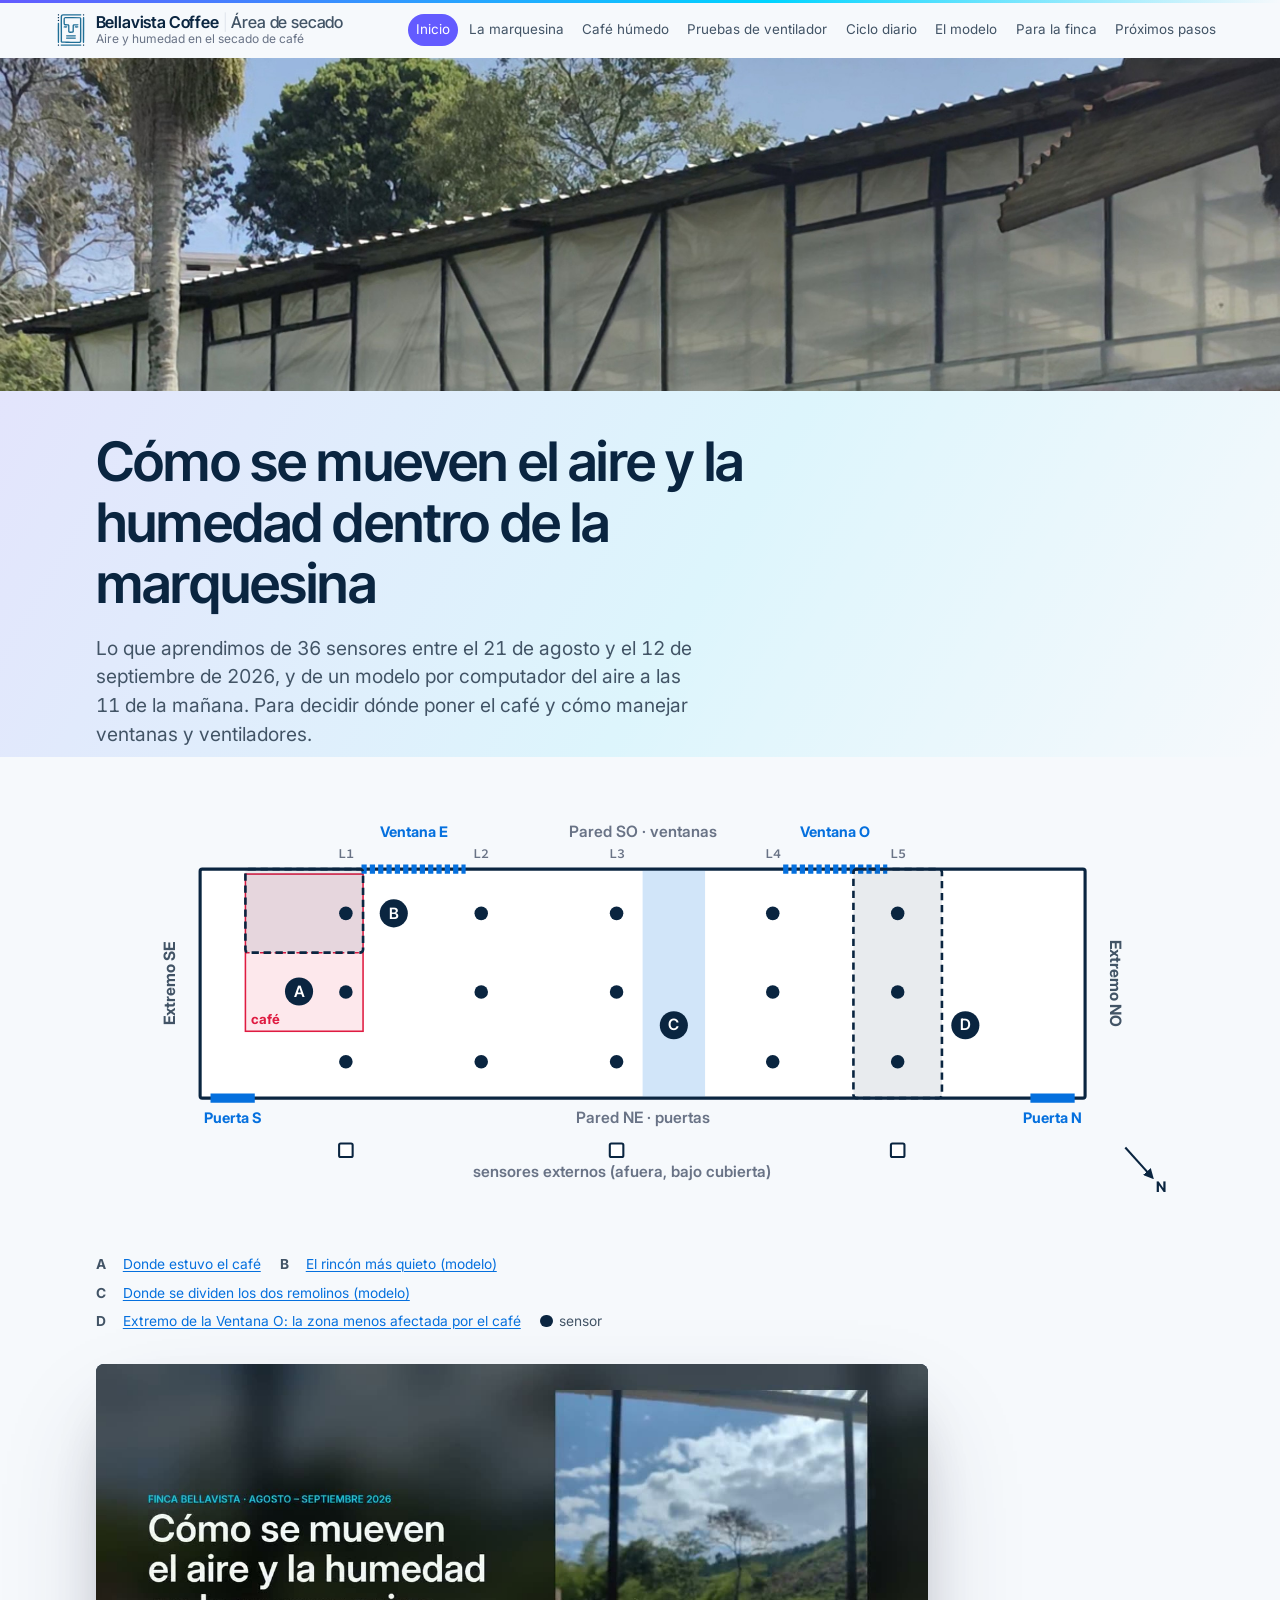
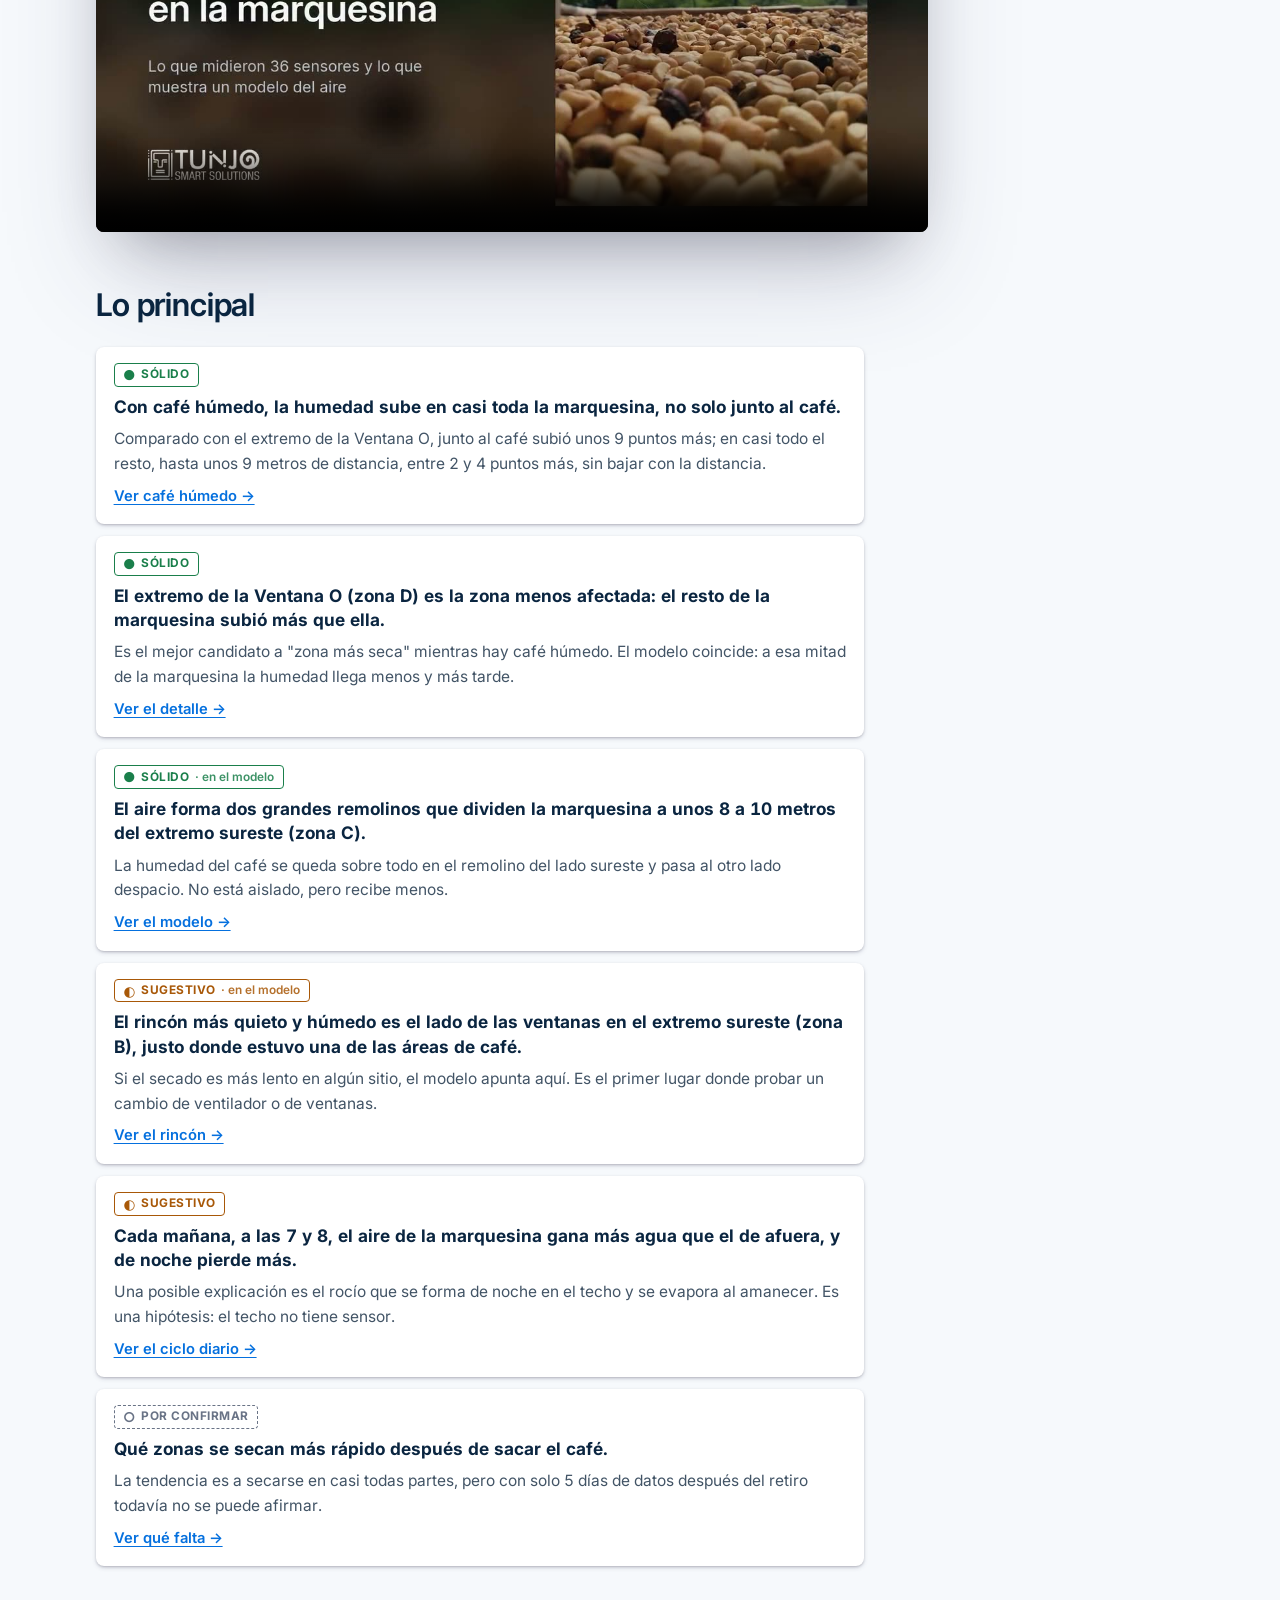
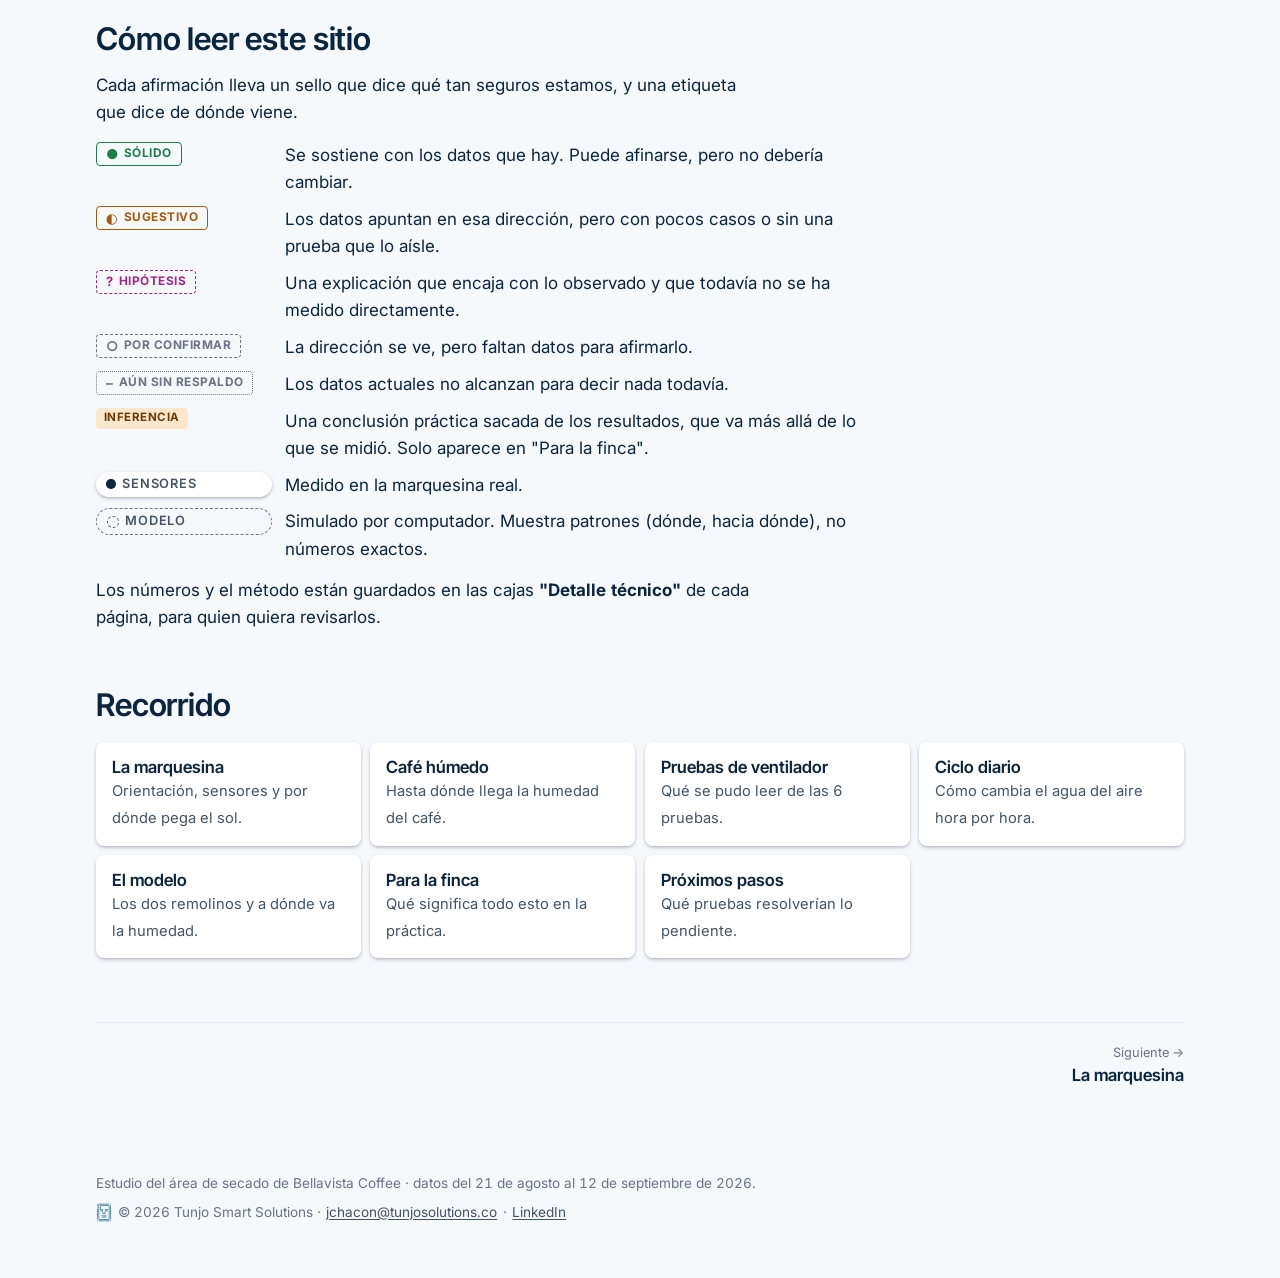
==== commit 25e00020: "Fotos de la finca: 3 banners y 5 fotos con pie Co-Authored-By: Claude Opus 5.5 <noreply@anthropic.co" ====
--- a/index.html
+++ b/index.html
@@ -15,6 +15,7 @@
 </head>
 <body>
 <header data-site-head></header>
+<div class="banner"><img src="assets/fotos/banner-inicio.jpg" srcset="assets/fotos/banner-inicio-1200.jpg 1200w, assets/fotos/banner-inicio.jpg 2400w" sizes="100vw" alt="La marquesina vista desde afuera, con sus paredes de plástico y el techo de una sola caída, entre árboles" width="2400" height="1000"></div>
 <main>
 
   <div class="hero">
--- a/assets/css/style.css
+++ b/assets/css/style.css
@@ -99,6 +99,13 @@
   .site-nav ol { flex-direction: column; }
   .site-nav a { font-size: 1rem; padding: 0.55rem 0.75rem; }
 }
+
+/* ---------- fotos ---------- */
+.banner { height: clamp(170px, 26vw, 380px); overflow: hidden; background: var(--line); }
+.banner img { display: block; width: 100%; height: 100%; object-fit: cover; object-position: center; }
+.foto { margin: 2rem 0; max-width: 900px; }
+.foto img { display: block; width: 100%; height: auto; border-radius: var(--r); box-shadow: var(--sh-2); }
+.foto figcaption { margin-top: 0.6rem; font-size: 0.9rem; color: var(--ink-2); }
 
 /* ---------- estructura de página ---------- */
 main { max-width: var(--wide); margin: 0 auto; padding: 0 1rem 4rem; }
